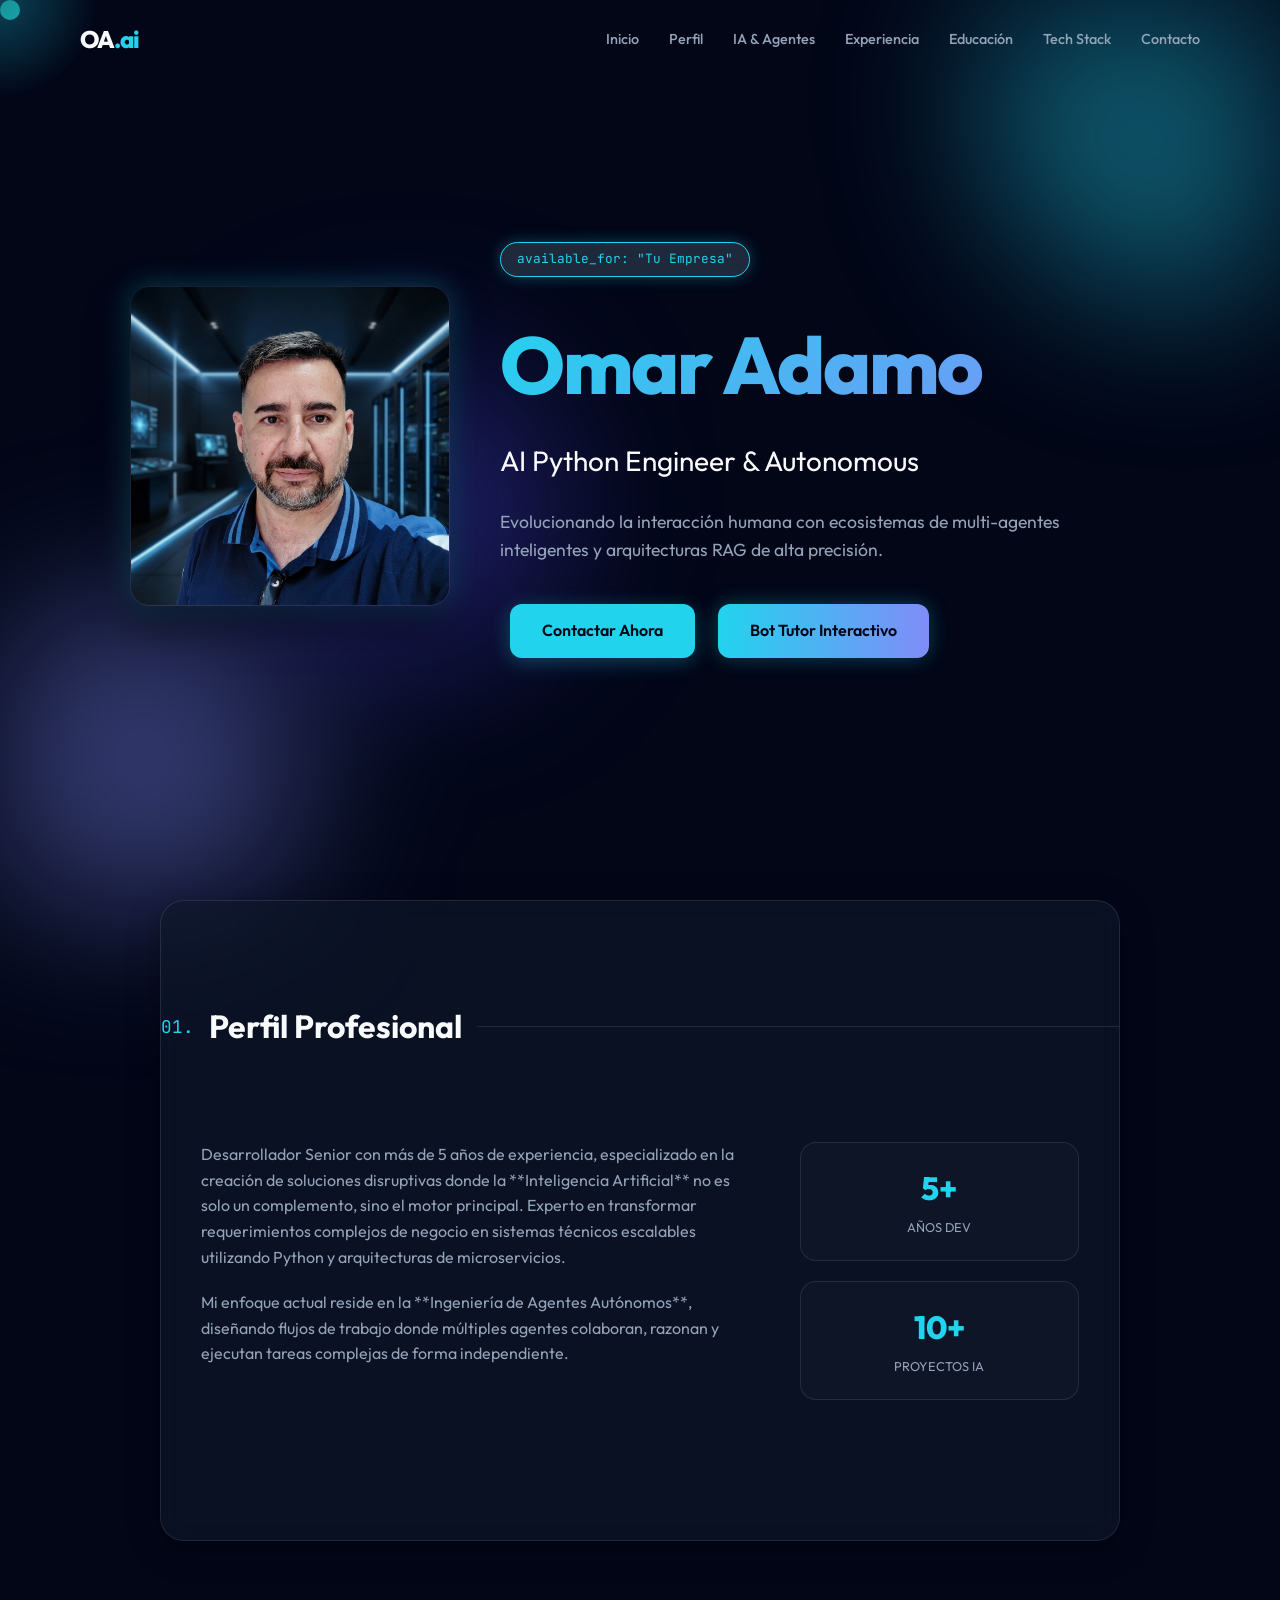
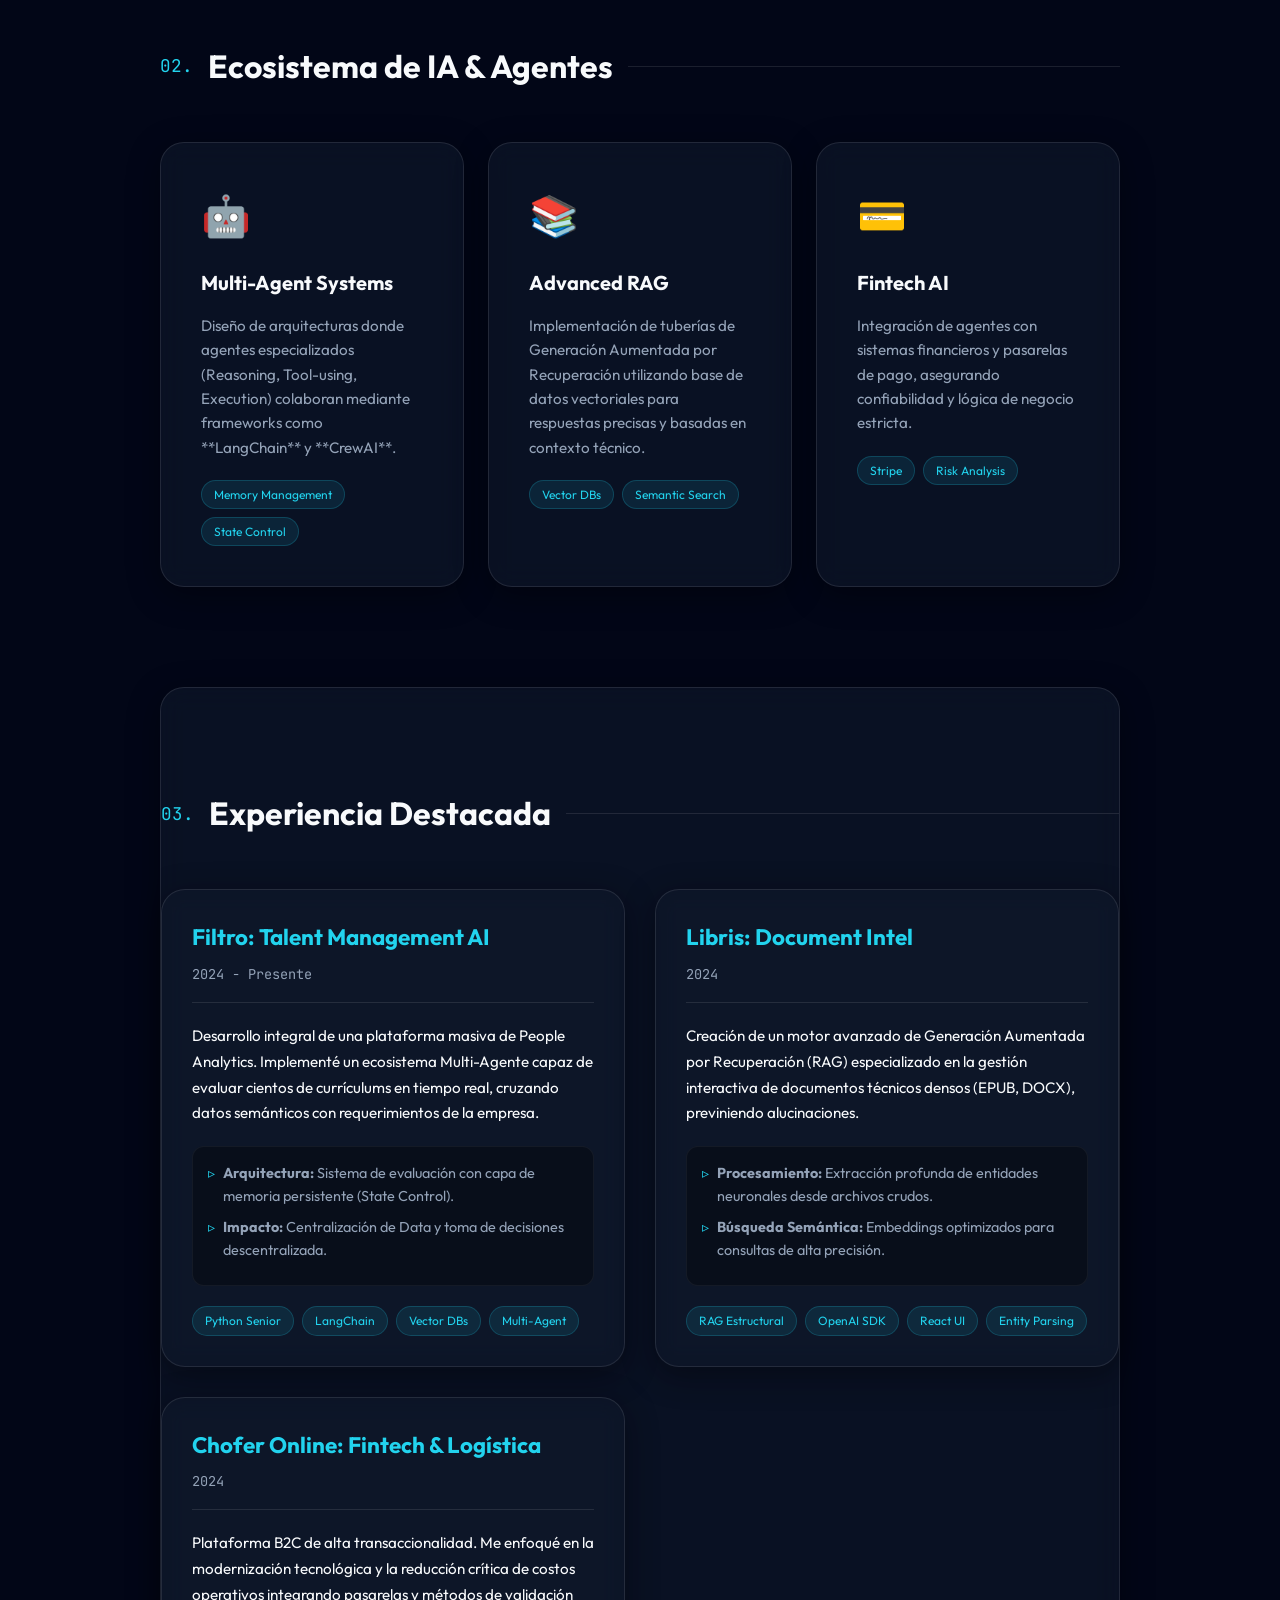
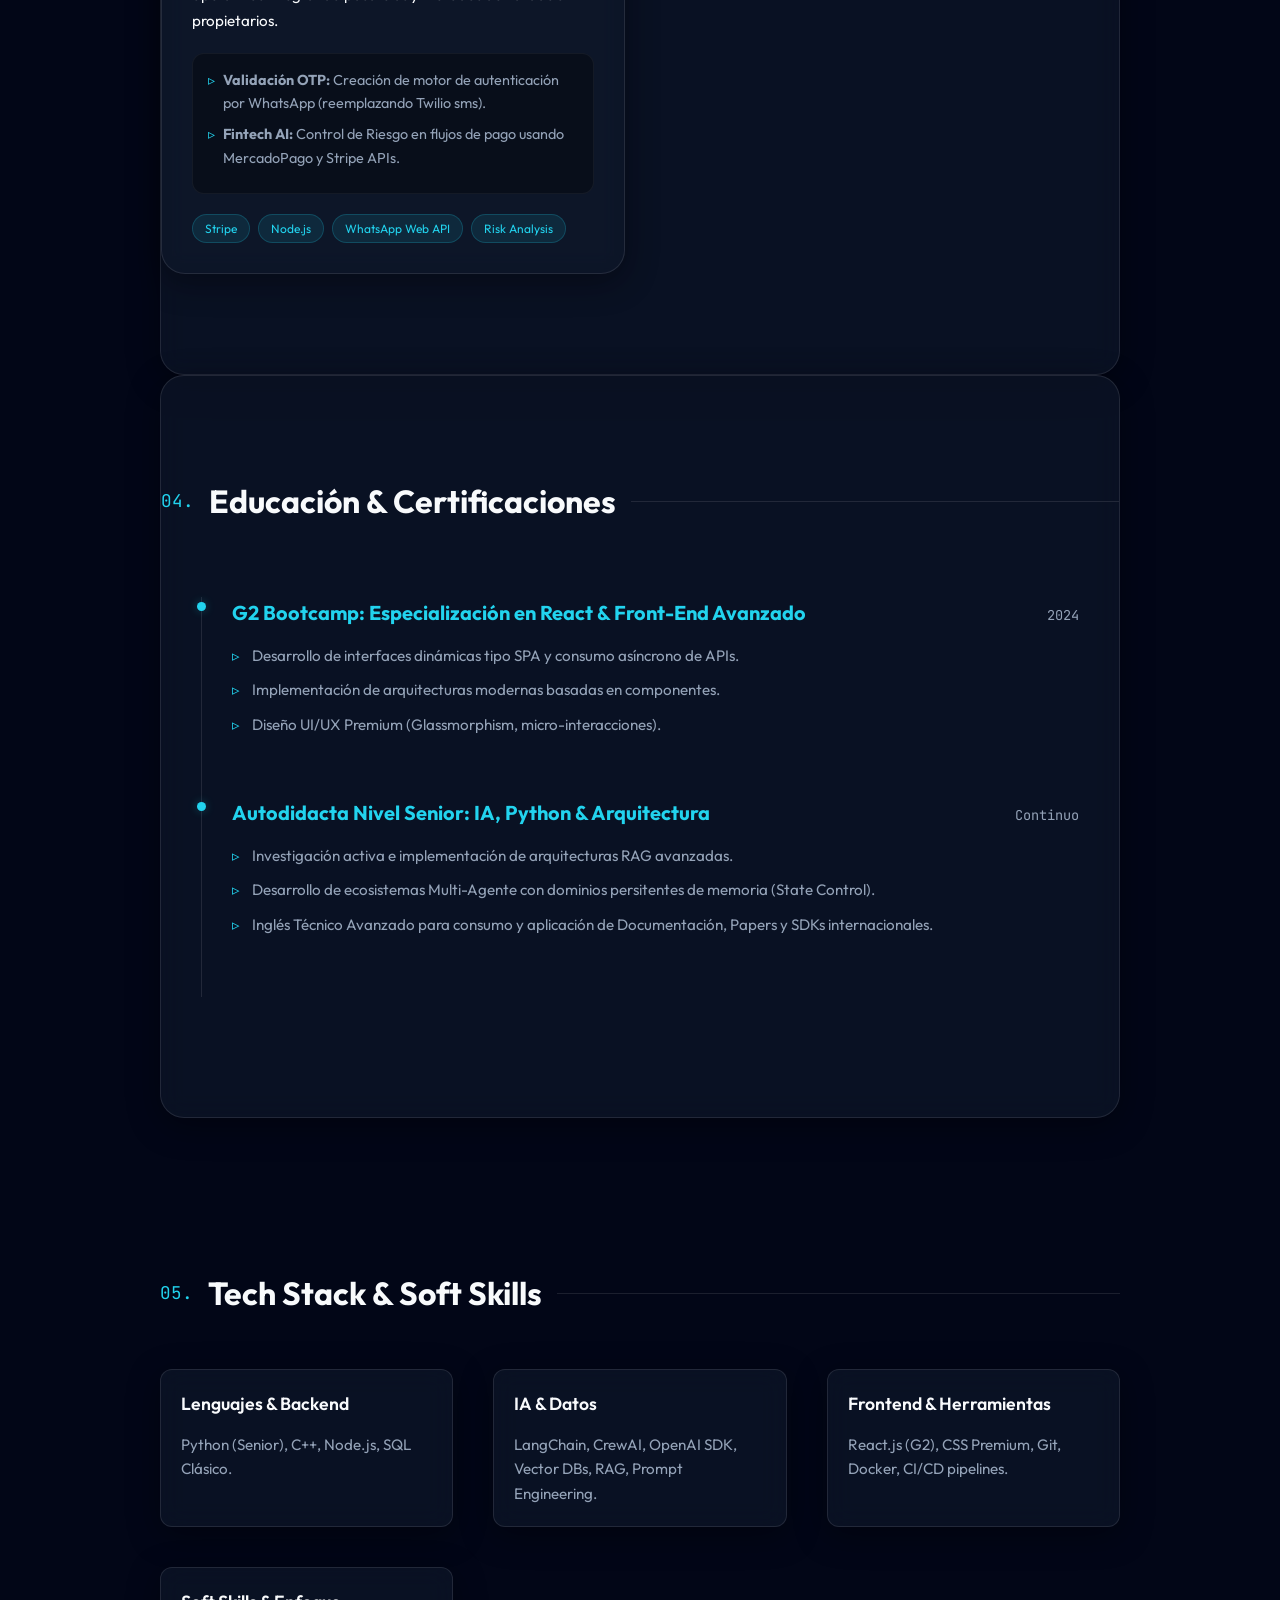
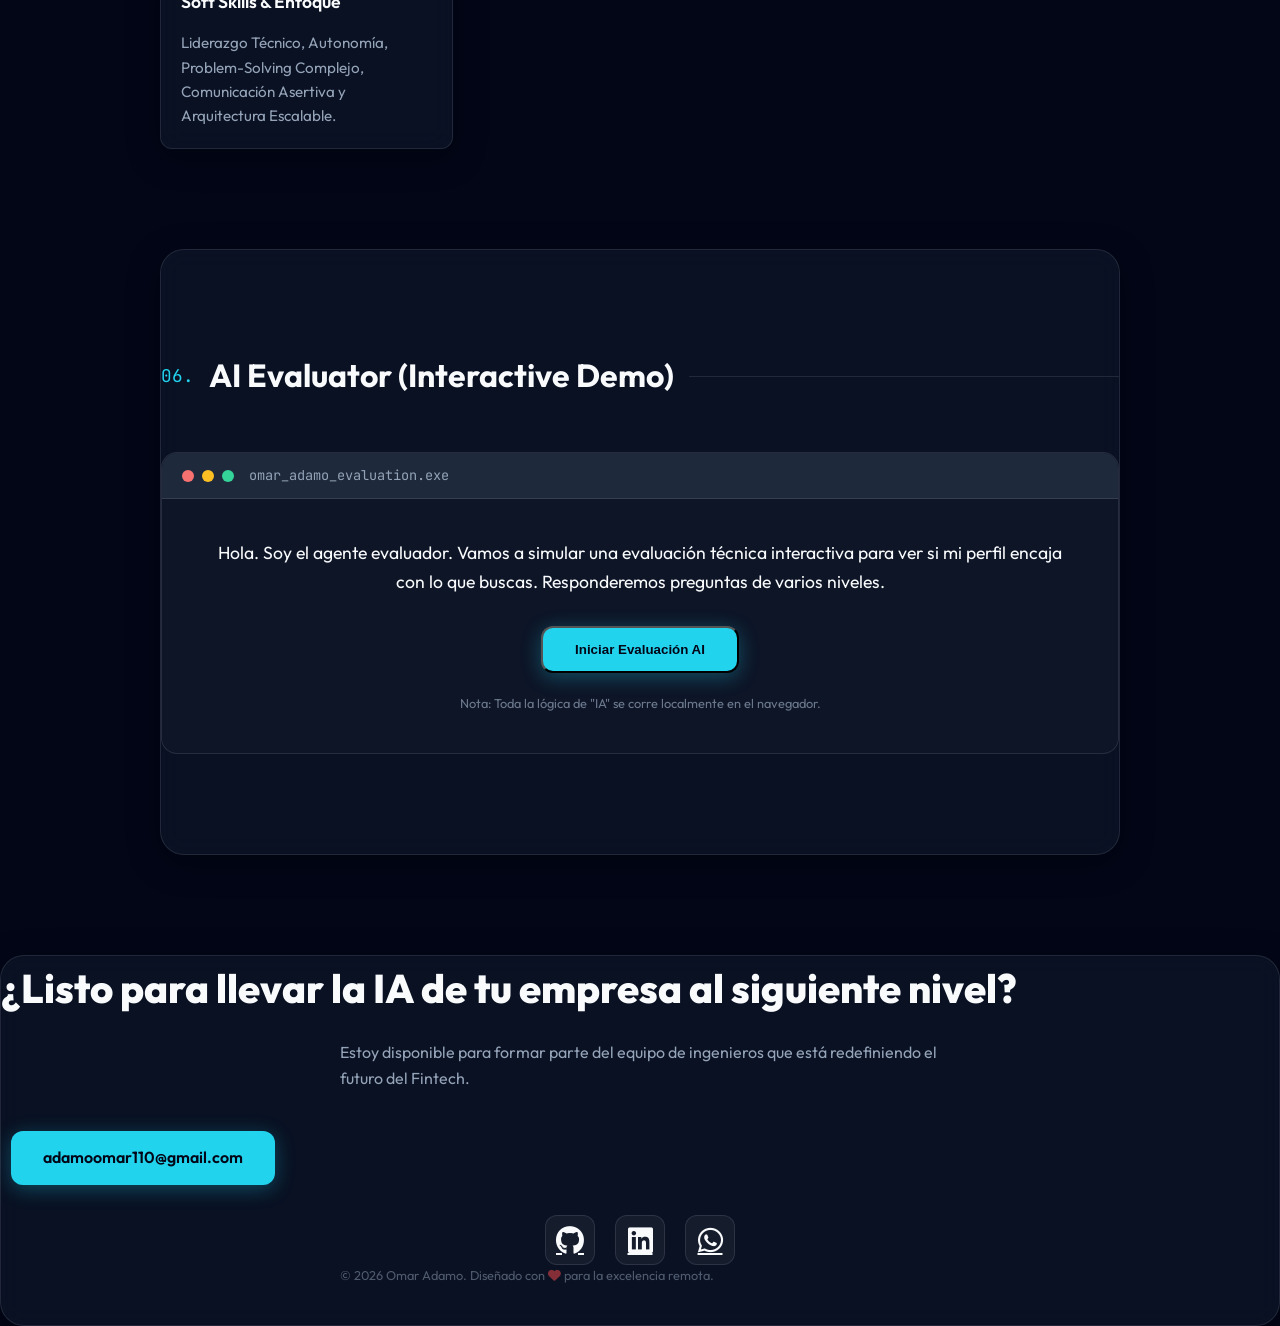
==== index.html @ bf131451 "Mejora de CV: Cursor personalizado, iconos sociales y README" ====
<!DOCTYPE html>
<html lang="es">
<head>
    <meta charset="UTF-8">
    <meta name="viewport" content="width=device-width, initial-scale=1.0">
    <title>Omar Adamo | AI Python Engineer</title>
    <meta name="description" content="Portfolio premium de Omar Adamo, experto en Agentes Inteligentes, Python y Desarrollo Full-Stack.">
    <link rel="preconnect" href="https://fonts.googleapis.com">
    <link rel="preconnect" href="https://fonts.gstatic.com" crossorigin>
    <link href="https://fonts.googleapis.com/css2?family=Outfit:wght@300;400;600;800&family=JetBrains+Mono:wght@400;700&display=swap" rel="stylesheet">
    <link rel="stylesheet" href="style.css">
    <link rel="stylesheet" href="https://cdnjs.cloudflare.com/ajax/libs/font-awesome/6.5.1/css/all.min.css">
</head>
<body>
    <div class="custom-cursor"></div>
    <div class="cursor-glow"></div>

    <div class="background-blobs">
        <div class="blob blob-1"></div>
        <div class="blob blob-2"></div>
        <div class="blob blob-3"></div>
    </div>

    <nav id="navbar">
        <div class="nav-content">
            <div class="logo">OA<span>.ai</span></div>
            <ul class="nav-links">
                <li><a href="#hero">Inicio</a></li>
                <li><a href="#about">Perfil</a></li>
                <li><a href="#ai-ecosystem">IA & Agentes</a></li>
                <li><a href="#experience">Experiencia</a></li>
                <li><a href="#education">Educación</a></li>
                <li><a href="#skills">Tech Stack</a></li>
                <li><a href="#contact">Contacto</a></li>
            </ul>
        </div>
    </nav>

    <header id="hero">
        <div class="hero-image-container animate-on-scroll">
            <img src="profile_photo.png" alt="Omar Adamo - AI Engineer" class="profile-pic">
        </div>
        <div class="hero-content">
            <div class="terminal-badge">available_for: "Tu Empresa"</div>
            <h1 class="glitch" data-text="Omar Adamo">Omar Adamo</h1>
            <h2 class="typing-text">AI Python Engineer & Autonomous Agents Architect</h2>
            <p class="hero-subtitle">Evolucionando la interacción humana con ecosistemas de multi-agentes inteligentes y arquitecturas RAG de alta precisión.</p>
            <div class="hero-buttons">
                <a href="#contact" class="btn primary">Contactar Ahora</a>
                <a href="curso.html" class="btn secondary highlight-btn">Bot Tutor Interactivo</a>
            </div>
        </div>
    </header>

    <main>
        <section id="about" class="glass-section animate-on-scroll">
            <div class="section-title">
                <span>01.</span>
                <h3>Perfil Profesional</h3>
            </div>
            <div class="about-grid">
                <div class="about-text">
                    <p>Desarrollador Senior con más de 5 años de experiencia, especializado en la creación de soluciones disruptivas donde la **Inteligencia Artificial** no es solo un complemento, sino el motor principal. Experto en transformar requerimientos complejos de negocio en sistemas técnicos escalables utilizando Python y arquitecturas de microservicios.</p>
                    <p>Mi enfoque actual reside en la **Ingeniería de Agentes Autónomos**, diseñando flujos de trabajo donde múltiples agentes colaboran, razonan y ejecutan tareas complejas de forma independiente.</p>
                </div>
                <div class="about-stats">
                    <div class="stat-card">
                        <span class="stat-num">5+</span>
                        <span class="stat-label">Años Dev</span>
                    </div>
                    <div class="stat-card">
                        <span class="stat-num">10+</span>
                        <span class="stat-label">Proyectos IA</span>
                    </div>
                </div>
            </div>
        </section>

        <section id="ai-ecosystem" class="animate-on-scroll">
            <div class="section-title">
                <span>02.</span>
                <h3>Ecosistema de IA & Agentes</h3>
            </div>
            <div class="ai-cards">
                <div class="ai-card glass">
                    <div class="ai-icon">🤖</div>
                    <h4>Multi-Agent Systems</h4>
                    <p>Diseño de arquitecturas donde agentes especializados (Reasoning, Tool-using, Execution) colaboran mediante frameworks como **LangChain** y **CrewAI**.</p>
                    <div class="tags">
                        <span>Memory Management</span>
                        <span>State Control</span>
                    </div>
                </div>
                <div class="ai-card glass">
                    <div class="ai-icon">📚</div>
                    <h4>Advanced RAG</h4>
                    <p>Implementación de tuberías de Generación Aumentada por Recuperación utilizando base de datos vectoriales para respuestas precisas y basadas en contexto técnico.</p>
                    <div class="tags">
                        <span>Vector DBs</span>
                        <span>Semantic Search</span>
                    </div>
                </div>
                <div class="ai-card glass">
                    <div class="ai-icon">💳</div>
                    <h4>Fintech AI</h4>
                    <p>Integración de agentes con sistemas financieros y pasarelas de pago, asegurando confiabilidad y lógica de negocio estricta.</p>
                    <div class="tags">
                        <span>Stripe</span>
                        <span>Risk Analysis</span>
                    </div>
                </div>
            </div>
        </section>

        <section id="experience" class="glass-section animate-on-scroll">
            <div class="section-title">
                <span>03.</span>
                <h3>Experiencia Destacada</h3>
            </div>
            <div class="projects-grid">
                <!-- Filtro Card -->
                <div class="project-card glass">
                    <div class="project-header">
                        <h4>Filtro: Talent Management AI</h4>
                        <span class="project-date">2024 - Presente</span>
                    </div>
                    <p class="project-description">Desarrollo integral de una plataforma masiva de People Analytics. Implementé un ecosistema Multi-Agente capaz de evaluar cientos de currículums en tiempo real, cruzando datos semánticos con requerimientos de la empresa.</p>
                    <div class="project-highlights">
                        <ul>
                            <li><strong>Arquitectura:</strong> Sistema de evaluación con capa de memoria persistente (State Control).</li>
                            <li><strong>Impacto:</strong> Centralización de Data y toma de decisiones descentralizada.</li>
                        </ul>
                    </div>
                    <div class="tags">
                        <span>Python Senior</span><span>LangChain</span><span>Vector DBs</span><span>Multi-Agent</span>
                    </div>
                </div>

                <!-- Libris Card -->
                <div class="project-card glass">
                    <div class="project-header">
                        <h4>Libris: Document Intel</h4>
                        <span class="project-date">2024</span>
                    </div>
                    <p class="project-description">Creación de un motor avanzado de Generación Aumentada por Recuperación (RAG) especializado en la gestión interactiva de documentos técnicos densos (EPUB, DOCX), previniendo alucinaciones.</p>
                    <div class="project-highlights">
                        <ul>
                            <li><strong>Procesamiento:</strong> Extracción profunda de entidades neuronales desde archivos crudos.</li>
                            <li><strong>Búsqueda Semántica:</strong> Embeddings optimizados para consultas de alta precisión.</li>
                        </ul>
                    </div>
                    <div class="tags">
                        <span>RAG Estructural</span><span>OpenAI SDK</span><span>React UI</span><span>Entity Parsing</span>
                    </div>
                </div>

                <!-- Chofer Online Card -->
                <div class="project-card glass">
                    <div class="project-header">
                        <h4>Chofer Online: Fintech & Logística</h4>
                        <span class="project-date">2024</span>
                    </div>
                    <p class="project-description">Plataforma B2C de alta transaccionalidad. Me enfoqué en la modernización tecnológica y la reducción crítica de costos operativos integrando pasarelas y métodos de validación propietarios.</p>
                    <div class="project-highlights">
                        <ul>
                            <li><strong>Validación OTP:</strong> Creación de motor de autenticación por WhatsApp (reemplazando Twilio sms).</li>
                            <li><strong>Fintech AI:</strong> Control de Riesgo en flujos de pago usando MercadoPago y Stripe APIs.</li>
                        </ul>
                    </div>
                    <div class="tags">
                        <span>Stripe</span><span>Node.js</span><span>WhatsApp Web API</span><span>Risk Analysis</span>
                    </div>
                </div>
            </div>
        </section>

        <section id="education" class="glass-section animate-on-scroll" style="margin-bottom: 50px;">
            <div class="section-title">
                <span>04.</span>
                <h3>Educación & Certificaciones</h3>
            </div>
            <div class="timeline">
                <div class="timeline-item">
                    <div class="time-header">
                        <h4>G2 Bootcamp: Especialización en React & Front-End Avanzado</h4>
                        <span>2024</span>
                    </div>
                    <ul>
                        <li>Desarrollo de interfaces dinámicas tipo SPA y consumo asíncrono de APIs.</li>
                        <li>Implementación de arquitecturas modernas basadas en componentes.</li>
                        <li>Diseño UI/UX Premium (Glassmorphism, micro-interacciones).</li>
                    </ul>
                </div>
                <div class="timeline-item">
                    <div class="time-header">
                        <h4>Autodidacta Nivel Senior: IA, Python & Arquitectura</h4>
                        <span>Continuo</span>
                    </div>
                    <ul>
                        <li>Investigación activa e implementación de arquitecturas RAG avanzadas.</li>
                        <li>Desarrollo de ecosistemas Multi-Agente con dominios persitentes de memoria (State Control).</li>
                        <li>Inglés Técnico Avanzado para consumo y aplicación de Documentación, Papers y SDKs internacionales.</li>
                    </ul>
                </div>
            </div>
        </section>

        <section id="skills" class="animate-on-scroll">
            <div class="section-title">
                <span>05.</span>
                <h3>Tech Stack & Soft Skills</h3>
            </div>
            <div class="skills-container">
                <div class="skill-group glass" style="padding: 20px; border-radius: 12px;">
                    <h5>Lenguajes & Backend</h5>
                    <p>Python (Senior), C++, Node.js, SQL Clásico.</p>
                </div>
                <div class="skill-group glass" style="padding: 20px; border-radius: 12px;">
                    <h5>IA & Datos</h5>
                    <p>LangChain, CrewAI, OpenAI SDK, Vector DBs, RAG, Prompt Engineering.</p>
                </div>
                <div class="skill-group glass" style="padding: 20px; border-radius: 12px;">
                    <h5>Frontend & Herramientas</h5>
                    <p>React.js (G2), CSS Premium, Git, Docker, CI/CD pipelines.</p>
                </div>
                <div class="skill-group glass" style="padding: 20px; border-radius: 12px;">
                    <h5>Soft Skills & Enfoque</h5>
                    <p>Liderazgo Técnico, Autonomía, Problem-Solving Complejo, Comunicación Asertiva y Arquitectura Escalable.</p>
                </div>
            </div>
        </section>

        <section id="ai-test" class="glass-section animate-on-scroll">
            <div class="section-title">
                <span>06.</span>
                <h3>AI Evaluator (Interactive Demo)</h3>
            </div>
            <div class="ai-test-container">
                <div class="test-header">
                    <div class="terminal-dots">
                        <span class="dot red"></span><span class="dot yellow"></span><span class="dot green"></span>
                    </div>
                    <span class="test-title">omar_adamo_evaluation.exe</span>
                </div>
                <div id="test-body" class="test-body">
                    <p class="test-intro">Hola. Soy el agente evaluador. Vamos a simular una evaluación técnica interactiva para ver si mi perfil encaja con lo que buscas. Responderemos preguntas de varios niveles.</p>
                    <button class="btn primary" id="start-test-btn">Iniciar Evaluación AI</button>
                    <p class="test-disclaimer">Nota: Toda la lógica de "IA" se corre localmente en el navegador.</p>
                </div>
                <div id="test-question-container" class="test-question-container" style="display: none;">
                    <div class="progress-bar-container"><div id="progress-bar" class="progress-bar"></div></div>
                    <p id="question-text" class="question-text"></p>
                    <div id="options-container" class="options-container"></div>
                </div>
                <div id="test-results" class="test-results" style="display: none;">
                    <h4 class="glitch-small" data-text="Evaluación Completada">Evaluación Completada</h4>
                    <p id="score-text" class="score-text"></p>
                    <div id="ai-recommendation" class="ai-recommendation glass"></div>
                    <button class="btn secondary" id="restart-test-btn">Re-evaluar</button>
                </div>
            </div>
        </section>
    </main>

    <footer id="contact">
        <div class="footer-content glass">
            <h3>¿Listo para llevar la IA de tu empresa al siguiente nivel?</h3>
            <p>Estoy disponible para formar parte del equipo de ingenieros que está redefiniendo el futuro del Fintech.</p>
            <div class="contact-links">
                <a href="mailto:adamoomar110@gmail.com" class="btn primary">adamoomar110@gmail.com</a>
                <div class="social-icons">
                    <a href="https://github.com/adamoomar110-sys" target="_blank" title="GitHub"><i class="fab fa-github"></i></a>
                    <a href="https://linkedin.com/in/omar-adamo" target="_blank" title="LinkedIn"><i class="fab fa-linkedin"></i></a>
                    <a href="https://wa.me/5491100000000" target="_blank" title="WhatsApp"><i class="fab fa-whatsapp"></i></a>
                </div>
            </div>
            <p class="copyright">© 2026 Omar Adamo. Diseñado con <i class="fas fa-heart" style="color: #ff4d4d;"></i> para la excelencia remota.</p>
        </div>
    </footer>

    <script src="script.js"></script>
</body>
</html>
---- style.css ----
:root {
    --bg-color: #020617;
    --glass-bg: rgba(15, 23, 42, 0.65);
    --glass-border: rgba(255, 255, 255, 0.1);
    --primary-color: #22d3ee;
    --primary-glow: rgba(34, 211, 238, 0.3);
    --secondary-color: #818cf8;
    --text-main: #f8fafc;
    --text-dim: #94a3b8;
    --accent-gradient: linear-gradient(135deg, #22d3ee 0%, #818cf8 100%);
    --font-main: 'Outfit', sans-serif;
    --font-mono: 'JetBrains Mono', monospace;
}

* {
    margin: 0;
    padding: 0;
    box-sizing: border-box;
    scroll-behavior: smooth;
}

body {
    background-color: var(--bg-color);
    color: var(--text-main);
    font-family: var(--font-main);
    line-height: 1.6;
    overflow-x: hidden;
    cursor: none; /* Hide default cursor */
}

/* Custom Cursor */
.custom-cursor {
    width: 20px;
    height: 20px;
    background: var(--primary-color);
    border-radius: 50%;
    position: fixed;
    pointer-events: none;
    z-index: 10000;
    transition: transform 0.1s ease;
    mix-blend-mode: difference;
}

.cursor-glow {
    width: 200px;
    height: 200px;
    background: radial-gradient(circle, var(--primary-glow) 0%, transparent 70%);
    border-radius: 50%;
    position: fixed;
    pointer-events: none;
    z-index: 9999;
    transform: translate(-50%, -50%);
    transition: transform 0.2s ease-out;
}

/* Background Animated Blobs */
.background-blobs {
    position: fixed;
    top: 0;
    left: 0;
    width: 100%;
    height: 100%;
    z-index: -1;
    overflow: hidden;
    filter: blur(80px);
}

.blob {
    position: absolute;
    border-radius: 50%;
    opacity: 0.4;
    animation: move 20s infinite alternate;
}

.blob-1 {
    width: 400px;
    height: 400px;
    background: var(--primary-color);
    top: -100px;
    right: -100px;
}

.blob-2 {
    width: 350px;
    height: 350px;
    background: var(--secondary-color);
    bottom: -50px;
    left: -50px;
    animation-delay: -5s;
}

.blob-3 {
    width: 300px;
    height: 300px;
    background: #4f46e5;
    top: 40%;
    left: 20%;
    animation-duration: 25s;
}

@keyframes move {
    from { transform: translate(0, 0) scale(1); }
    to { transform: translate(100px, 100px) scale(1.2); }
}

/* Glassmorphism Sections */
.glass-section, .glass, .ai-card, .footer-content {
    background: var(--glass-bg);
    backdrop-filter: blur(12px);
    -webkit-backdrop-filter: blur(12px);
    border: 1px solid var(--glass-border);
    border-radius: 24px;
    box-shadow: 0 8px 32px 0 rgba(0, 0, 0, 0.37);
}

/* Navbar */
nav {
    position: fixed;
    top: 0;
    width: 100%;
    z-index: 1000;
    transition: all 0.3s ease;
    padding: 20px 0;
}

nav.scrolled {
    background: rgba(2, 6, 23, 0.8);
    backdrop-filter: blur(10px);
    padding: 12px 0;
    border-bottom: 1px solid var(--glass-border);
}

.nav-content {
    max-width: 1200px;
    margin: 0 auto;
    display: flex;
    justify-content: space-between;
    align-items: center;
    padding: 0 40px;
}

.logo {
    font-size: 1.5rem;
    font-weight: 800;
    letter-spacing: -1px;
}

.logo span {
    color: var(--primary-color);
}

.nav-links {
    display: flex;
    list-style: none;
    gap: 30px;
}

.nav-links a {
    text-decoration: none;
    color: var(--text-dim);
    font-size: 0.9rem;
    font-weight: 500;
    transition: color 0.3s;
}

.nav-links a:hover {
    color: var(--primary-color);
}

/* Hero Section */
#hero {
    height: 100vh;
    display: flex;
    align-items: center;
    justify-content: center;
    text-align: left; /* Changed from center for side-by-side */
    gap: 50px; /* Space between image and text */
    padding: 0 20px;
    flex-wrap: wrap;
}

.hero-image-container {
    position: relative;
    z-index: 2;
}

.profile-pic {
    width: 320px;
    height: 320px;
    border-radius: 20px;
    object-fit: cover;
    border: 1px solid var(--glass-border);
    box-shadow: 0 20px 40px rgba(0,0,0,0.5), 0 0 30px var(--primary-glow);
    transition: transform 0.3s;
}

.profile-pic:hover {
    transform: scale(1.02);
}

.terminal-badge {
    background: #1e293b;
    border: 1px solid var(--primary-color);
    color: var(--primary-color);
    font-family: var(--font-mono);
    padding: 6px 16px;
    border-radius: 100px;
    font-size: 0.8rem;
    display: inline-block;
    margin-bottom: 24px;
    box-shadow: 0 0 15px var(--primary-glow);
}

h1 {
    font-size: 5rem;
    font-weight: 800;
    margin-bottom: 10px;
    letter-spacing: -2px;
    background: var(--accent-gradient);
    -webkit-background-clip: text;
    -webkit-text-fill-color: transparent;
}

h2 {
    font-size: 1.75rem;
    color: var(--text-main);
    margin-bottom: 24px;
    font-weight: 400;
}

.hero-subtitle {
    max-width: 650px;
    margin: 0 auto 40px;
    color: var(--text-dim);
    font-size: 1.1rem;
}

.btn {
    padding: 14px 32px;
    border-radius: 12px;
    font-weight: 600;
    text-decoration: none;
    transition: all 0.3s;
    display: inline-block;
    margin: 0 10px;
}

.btn.primary {
    background: var(--primary-color);
    color: #020617;
    box-shadow: 0 4px 20px var(--primary-glow);
}

.btn.primary:hover {
    transform: translateY(-3px);
    box-shadow: 0 8px 25px var(--primary-glow);
}

.btn.secondary {
    border: 1px solid var(--glass-border);
    color: var(--text-main);
    background: rgba(255, 255, 255, 0.05);
}

.btn.secondary:hover {
    background: rgba(255, 255, 255, 0.1);
}

.btn.highlight-btn {
    background: linear-gradient(90deg, var(--primary-color), var(--secondary-color));
    color: #020617;
    border: none;
    box-shadow: 0 0 20px var(--primary-glow);
}

.btn.highlight-btn:hover {
    box-shadow: 0 0 30px #818cf8;
    transform: translateY(-3px);
}

/* Sections General */
main {
    max-width: 1000px;
    margin: 0 auto;
    padding: 0 20px 100px;
}

section {
    padding: 100px 0;
}

.section-title {
    display: flex;
    align-items: center;
    gap: 15px;
    margin-bottom: 50px;
}

.section-title span {
    font-family: var(--font-mono);
    color: var(--primary-color);
    font-size: 1.1rem;
}

.section-title h3 {
    font-size: 2rem;
    font-weight: 700;
}

.section-title::after {
    content: '';
    height: 1px;
    background: var(--glass-border);
    flex-grow: 1;
}

/* About Grid */
.about-grid {
    display: grid;
    grid-template-columns: 2fr 1fr;
    gap: 40px;
    padding: 40px;
}

.about-text p {
    margin-bottom: 20px;
    color: var(--text-dim);
}

.about-stats {
    display: flex;
    flex-direction: column;
    gap: 20px;
}

.stat-card {
    text-align: center;
    padding: 20px;
    border: 1px solid var(--glass-border);
    border-radius: 16px;
    background: rgba(255, 255, 255, 0.02);
}

.stat-num {
    display: block;
    font-size: 2rem;
    font-weight: 800;
    color: var(--primary-color);
}

.stat-label {
    font-size: 0.8rem;
    color: var(--text-dim);
    text-transform: uppercase;
}

/* AI Cards */
.ai-cards {
    display: grid;
    grid-template-columns: repeat(auto-fit, minmax(280px, 1fr));
    gap: 24px;
}

.ai-card {
    padding: 40px;
    transition: all 0.3s ease;
}

.ai-card:hover {
    transform: translateY(-10px);
    border-color: var(--primary-color);
}

.ai-icon {
    font-size: 2.5rem;
    margin-bottom: 20px;
}

.ai-card h4 {
    font-size: 1.25rem;
    margin-bottom: 15px;
}

.ai-card p {
    font-size: 0.95rem;
    color: var(--text-dim);
    margin-bottom: 20px;
}

.tags {
    display: flex;
    flex-wrap: wrap;
    gap: 8px;
}

.tags span {
    font-size: 0.75rem;
    padding: 4px 12px;
    border-radius: 100px;
    background: rgba(34, 211, 238, 0.1);
    color: var(--primary-color);
    border: 1px solid rgba(34, 211, 238, 0.2);
}

/* Timeline */
.timeline {
    padding: 20px 40px;
}

.timeline-item {
    position: relative;
    padding-left: 30px;
    padding-bottom: 50px;
    border-left: 1px solid var(--glass-border);
}

.timeline-item::before {
    content: '';
    position: absolute;
    left: -5px;
    top: 5px;
    width: 9px;
    height: 9px;
    background: var(--primary-color);
    border-radius: 50%;
    box-shadow: 0 0 10px var(--primary-glow);
}

.time-header {
    display: flex;
    justify-content: space-between;
    align-items: baseline;
    margin-bottom: 15px;
}

.time-header h4 {
    font-size: 1.25rem;
    color: var(--primary-color);
}

.time-header span {
    font-family: var(--font-mono);
    font-size: 0.85rem;
    color: var(--text-dim);
}

.timeline-item ul {
    list-style: none;
    color: var(--text-dim);
    font-size: 0.95rem;
}

.timeline-item li {
    margin-bottom: 10px;
    position: relative;
    padding-left: 20px;
}

.timeline-item li::before {
    content: '▹';
    position: absolute;
    left: 0;
    color: var(--primary-color);
}

/* Skills */
.skills-container {
    display: grid;
    grid-template-columns: repeat(auto-fit, minmax(250px, 1fr));
    gap: 40px;
}

.skill-group h5 {
    color: var(--text-main);
    font-size: 1.1rem;
    margin-bottom: 15px;
    font-weight: 600;
}

.skill-group p {
    color: var(--text-dim);
    font-size: 0.95rem;
}

/* AI Evaluator Demo */
.ai-test-container {
    background: rgba(15, 23, 42, 0.8);
    border: 1px solid var(--glass-border);
    border-radius: 16px;
    overflow: hidden;
    margin-top: 20px;
}

.test-header {
    background: #1e293b;
    padding: 12px 20px;
    display: flex;
    align-items: center;
    border-bottom: 1px solid var(--glass-border);
}

.terminal-dots {
    display: flex;
    gap: 8px;
    margin-right: 15px;
}

.dot {
    width: 12px;
    height: 12px;
    border-radius: 50%;
}

.dot.red { background-color: #f87171; }
.dot.yellow { background-color: #fbbf24; }
.dot.green { background-color: #34d399; }

.test-title {
    font-family: var(--font-mono);
    color: var(--text-dim);
    font-size: 0.85rem;
}

.test-body, .test-question-container, .test-results {
    padding: 40px;
    text-align: center;
}

.test-intro {
    font-size: 1.1rem;
    margin-bottom: 30px;
    color: var(--text-main);
}

.test-disclaimer {
    font-size: 0.8rem;
    color: var(--text-dim);
    margin-top: 20px;
    opacity: 0.7;
}

.progress-bar-container {
    width: 100%;
    height: 6px;
    background: rgba(255,255,255,0.1);
    border-radius: 10px;
    margin-bottom: 30px;
    overflow: hidden;
}

.progress-bar {
    height: 100%;
    width: 0%;
    background: var(--primary-color);
    transition: width 0.3s ease;
}

.question-text {
    font-size: 1.3rem;
    font-weight: 600;
    margin-bottom: 30px;
}

.options-container {
    display: flex;
    flex-direction: column;
    gap: 15px;
    max-width: 600px;
    margin: 0 auto;
}

.option-btn {
    background: rgba(255, 255, 255, 0.05);
    border: 1px solid var(--glass-border);
    padding: 15px 20px;
    color: var(--text-main);
    border-radius: 10px;
    cursor: pointer;
    transition: all 0.2s;
    font-family: var(--font-main);
    font-size: 1rem;
    text-align: left;
}

.option-btn:hover {
    background: rgba(34, 211, 238, 0.1);
    border-color: var(--primary-color);
    transform: translateX(5px);
}

.option-btn.correct {
    background: rgba(52, 211, 153, 0.2);
    border-color: #34d399;
}

.option-btn.wrong {
    background: rgba(248, 113, 113, 0.2);
    border-color: #f87171;
}

.glitch-small {
    font-size: 2rem;
    font-weight: 800;
    color: var(--primary-color);
    margin-bottom: 15px;
}

.score-text {
    font-size: 1.5rem;
    margin-bottom: 30px;
}

.ai-recommendation {
    padding: 30px;
    margin: 0 auto 30px;
    max-width: 600px;
    text-align: left;
    border-left: 4px solid var(--primary-color);
}

/* Footer */

.footer-content h3 {
    font-size: 2.5rem;
    margin-bottom: 20px;
    font-weight: 800;
}

.footer-content p {
    color: var(--text-dim);
    margin-bottom: 40px;
    max-width: 600px;
    margin-left: auto;
    margin-right: auto;
}

.social-icons {
    display: flex;
    justify-content: center;
    gap: 20px;
    margin-top: 30px;
}

.social-icons a {
    color: var(--text-main);
    font-size: 1.8rem;
    transition: all 0.3s;
    background: rgba(255, 255, 255, 0.05);
    width: 50px;
    height: 50px;
    display: flex;
    align-items: center;
    justify-content: center;
    border-radius: 12px;
    border: 1px solid var(--glass-border);
}

.social-icons a:hover {
    color: var(--primary-color);
    transform: translateY(-5px);
    border-color: var(--primary-color);
    box-shadow: 0 0 20px var(--primary-glow);
    background: rgba(34, 211, 238, 0.1);
}

.copyright {
    font-size: 0.8rem;
    opacity: 0.5;
}

/* Projects Grid */
.projects-grid {
    display: grid;
    grid-template-columns: repeat(auto-fit, minmax(300px, 1fr));
    gap: 30px;
}

.project-card {
    padding: 30px;
    display: flex;
    flex-direction: column;
    justify-content: space-between;
    transition: all 0.3s ease;
}

.project-card:hover {
    transform: translateY(-8px);
    border-color: var(--secondary-color);
    box-shadow: 0 12px 40px rgba(0,0,0,0.5);
}

.project-header {
    margin-bottom: 20px;
    border-bottom: 1px solid var(--glass-border);
    padding-bottom: 15px;
}

.project-header h4 {
    font-size: 1.4rem;
    color: var(--primary-color);
    margin-bottom: 5px;
}

.project-date {
    font-family: var(--font-mono);
    color: var(--text-dim);
    font-size: 0.85rem;
}

.project-description {
    color: var(--text-main);
    font-size: 0.95rem;
    margin-bottom: 20px;
    line-height: 1.7;
}

.project-highlights {
    background: rgba(0,0,0,0.3);
    padding: 15px;
    border-radius: 12px;
    margin-bottom: 20px;
    border: 1px solid rgba(255,255,255,0.05);
}

.project-highlights ul {
    list-style: none;
    font-size: 0.9rem;
    color: var(--text-dim);
}

.project-highlights li {
    margin-bottom: 8px;
    position: relative;
    padding-left: 15px;
}

.project-highlights li::before {
    content: '▹';
    position: absolute;
    left: 0;
    color: var(--primary-color);
}

/* Animations */
.animate-on-scroll {
    opacity: 0;
    transform: translateY(30px);
    transition: all 0.8s ease-out;
}

.animate-on-scroll.show {
    opacity: 1;
    transform: translateY(0);
}

/* Responsiveness */
@media (max-width: 768px) {
    h1 { font-size: 3.5rem; }
    .about-grid { grid-template-columns: 1fr; }
    .nav-links { display: none; }
    .footer-content h3 { font-size: 1.8rem; }
    
    /* AI Evaluator mobile fixes */
    .test-body, .test-question-container, .test-results { padding: 20px; }
    .question-text { font-size: 1.1rem; }
    .option-btn { font-size: 0.9rem; padding: 12px; }
    .score-text { font-size: 1.2rem; }
    .ai-recommendation { padding: 20px; font-size: 0.9rem; }
    .hero-buttons { display: flex; flex-direction: column; gap: 15px; }
    .hero-buttons .btn { margin: 0; text-align: center; }
}
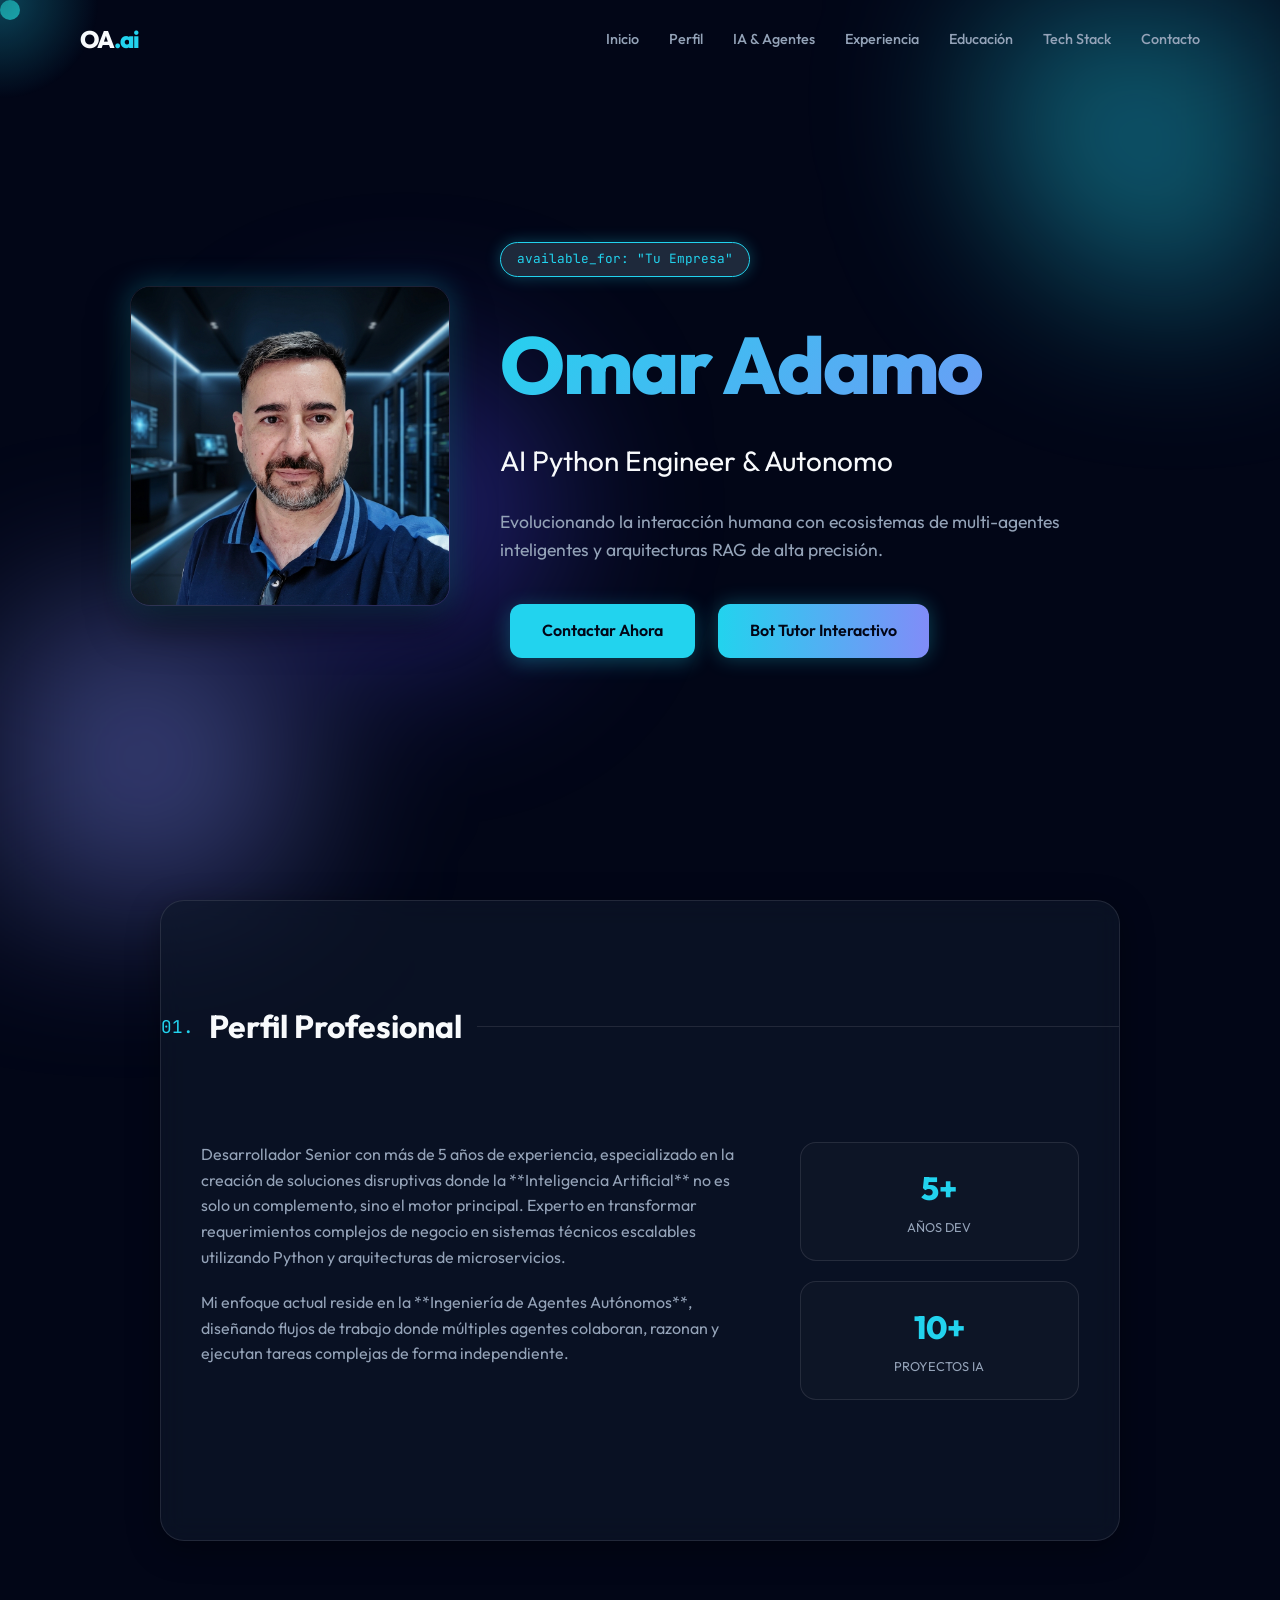
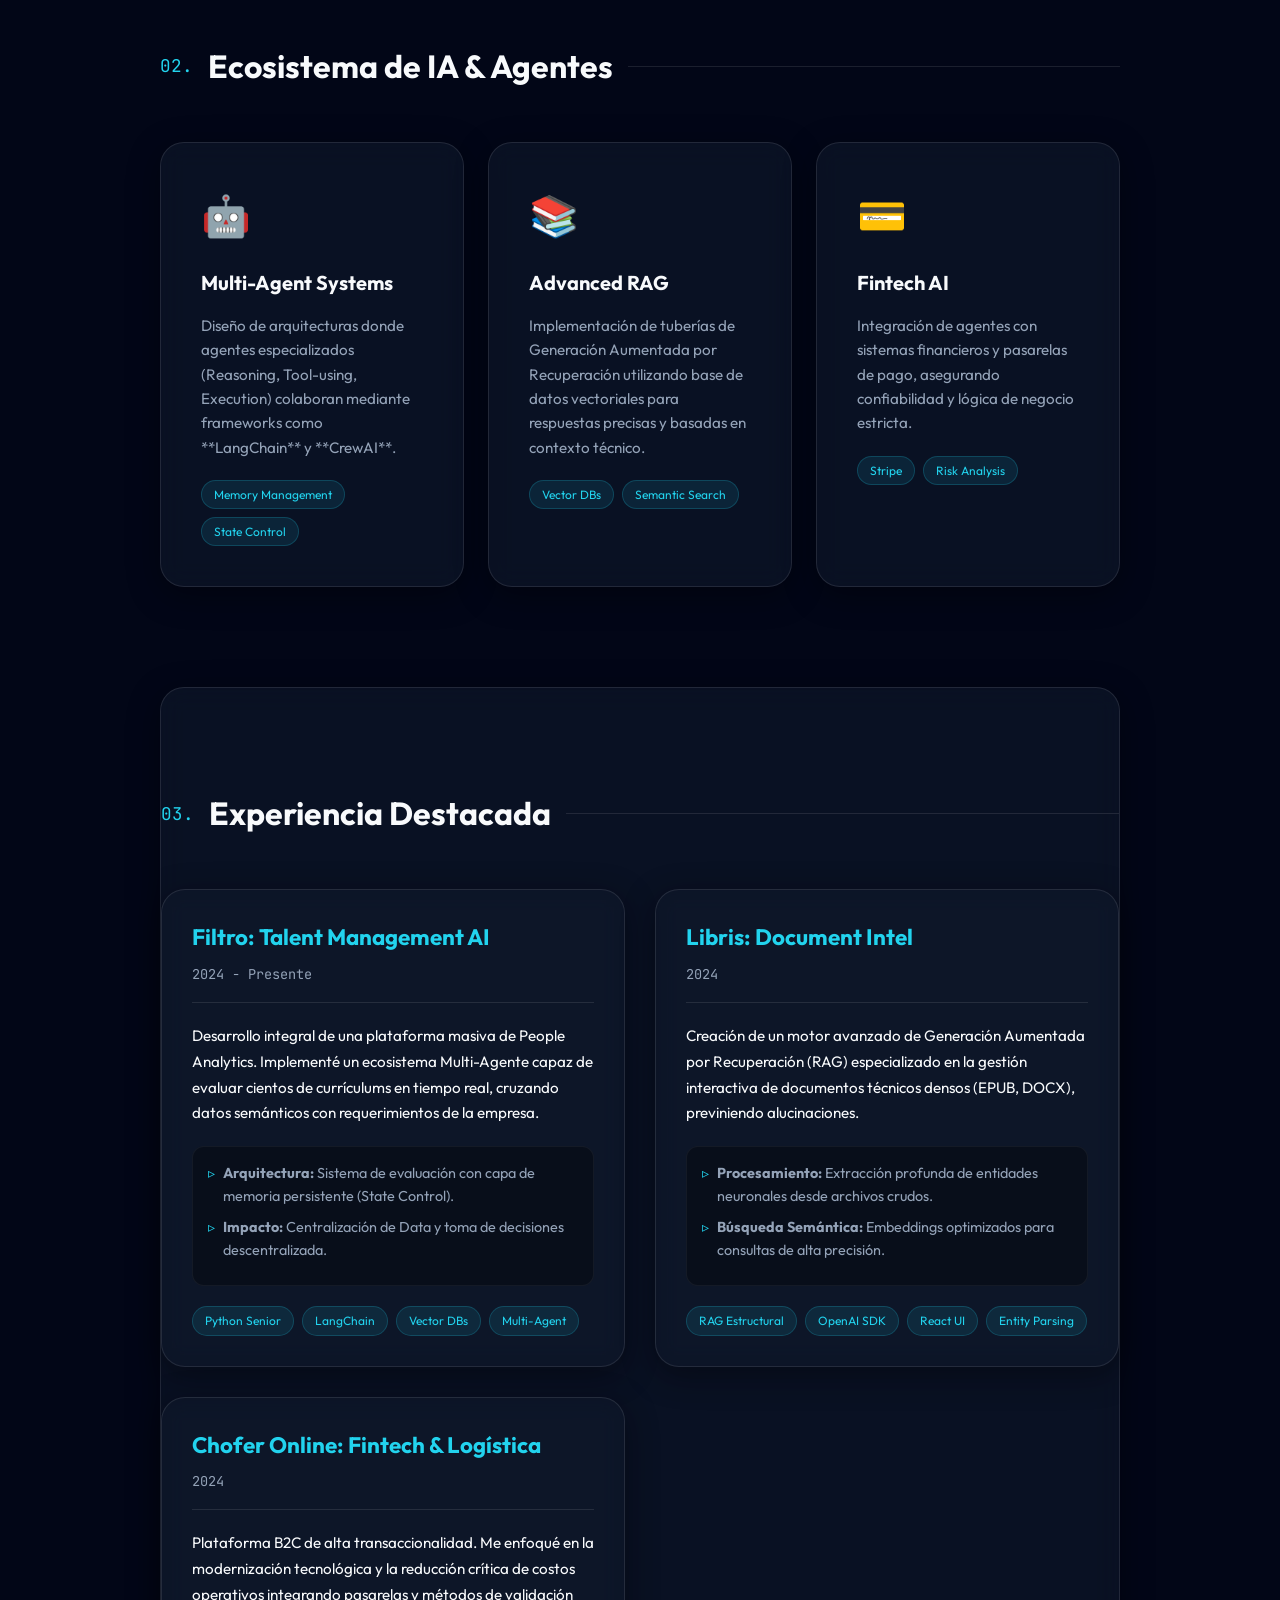
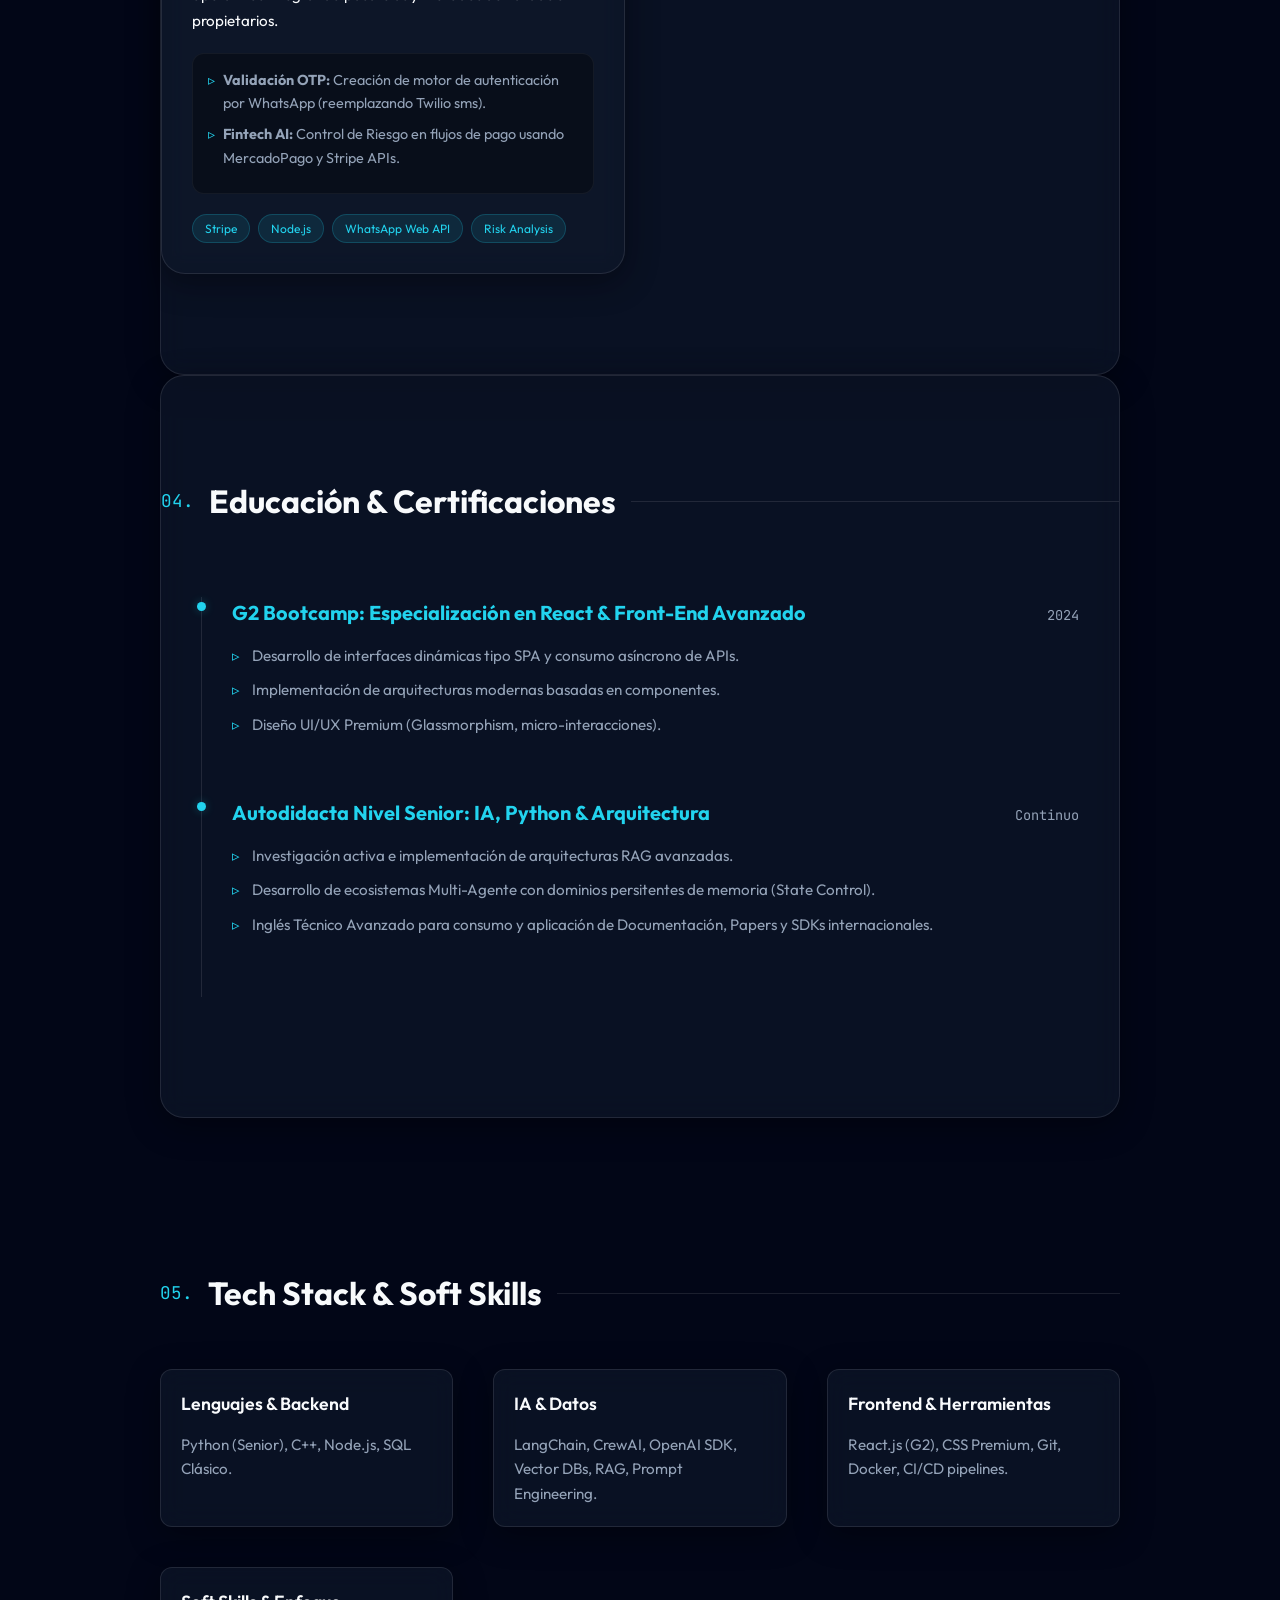
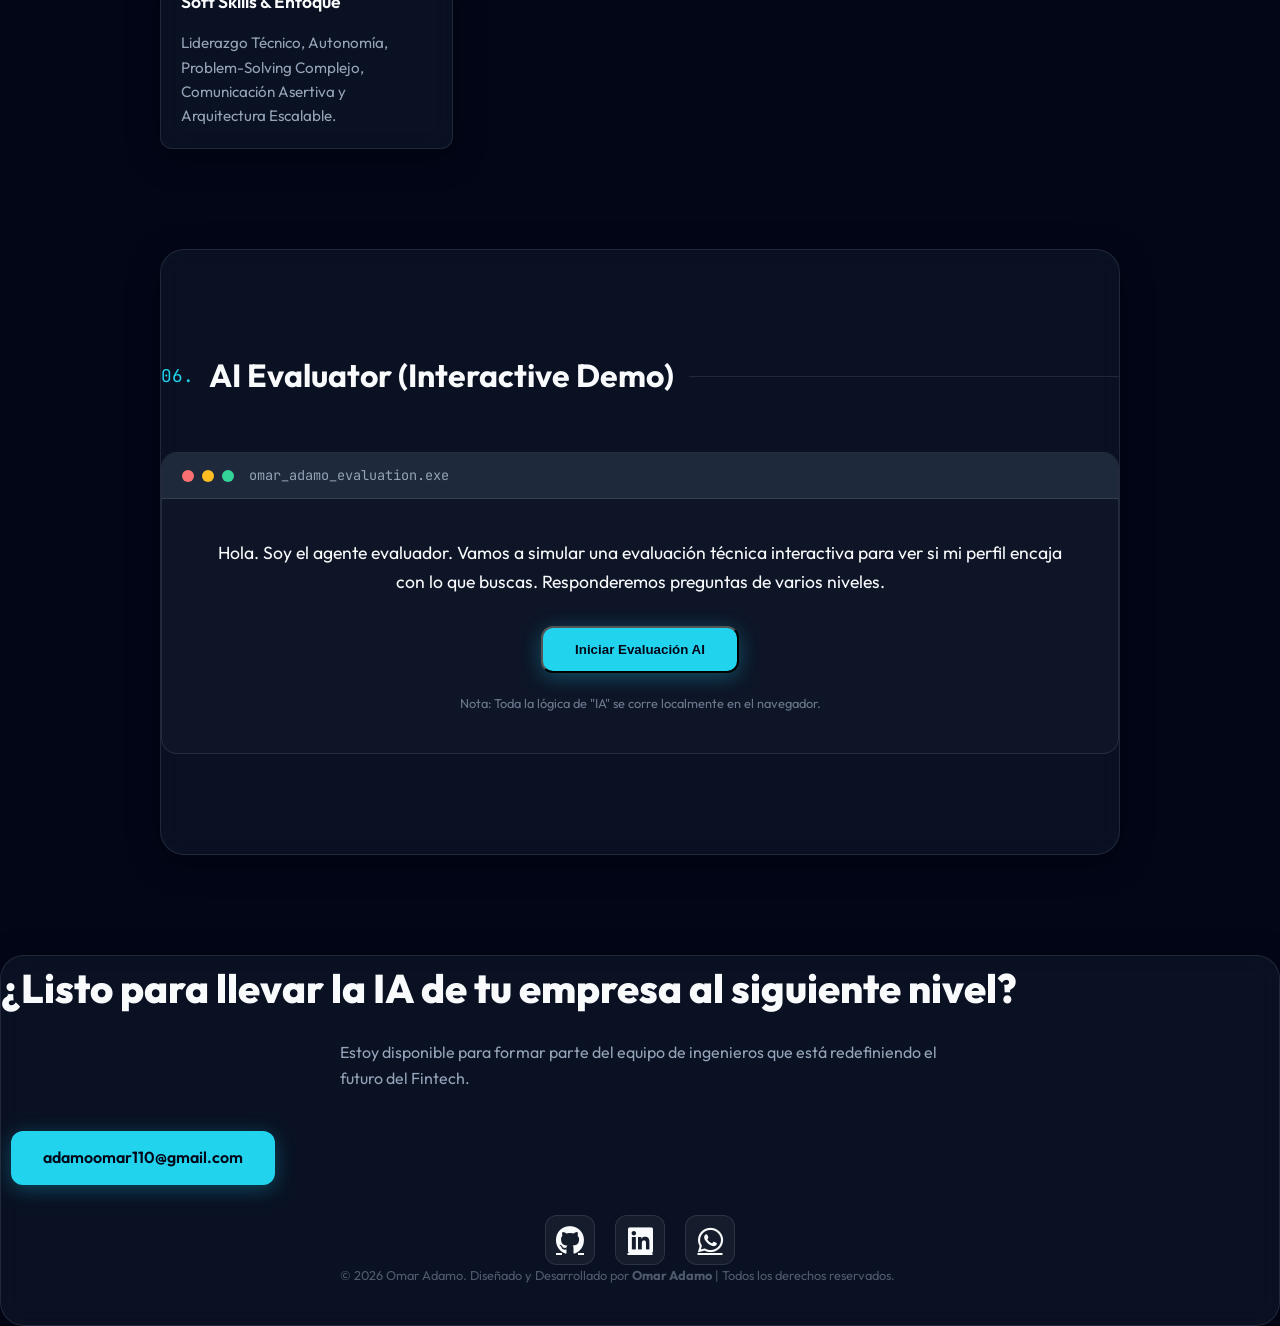
==== commit 71e03ffd: "Update footer with creator credits and reserved rights" ====
--- a/index.html
+++ b/index.html
@@ -274,7 +274,7 @@
                     <a href="https://wa.me/5491100000000" target="_blank" title="WhatsApp"><i class="fab fa-whatsapp"></i></a>
                 </div>
             </div>
-            <p class="copyright">© 2026 Omar Adamo. Diseñado con <i class="fas fa-heart" style="color: #ff4d4d;"></i> para la excelencia remota.</p>
+            <p class="copyright">© 2026 Omar Adamo. Diseñado y Desarrollado por <strong>Omar Adamo</strong> | Todos los derechos reservados.</p>
         </div>
     </footer>
 
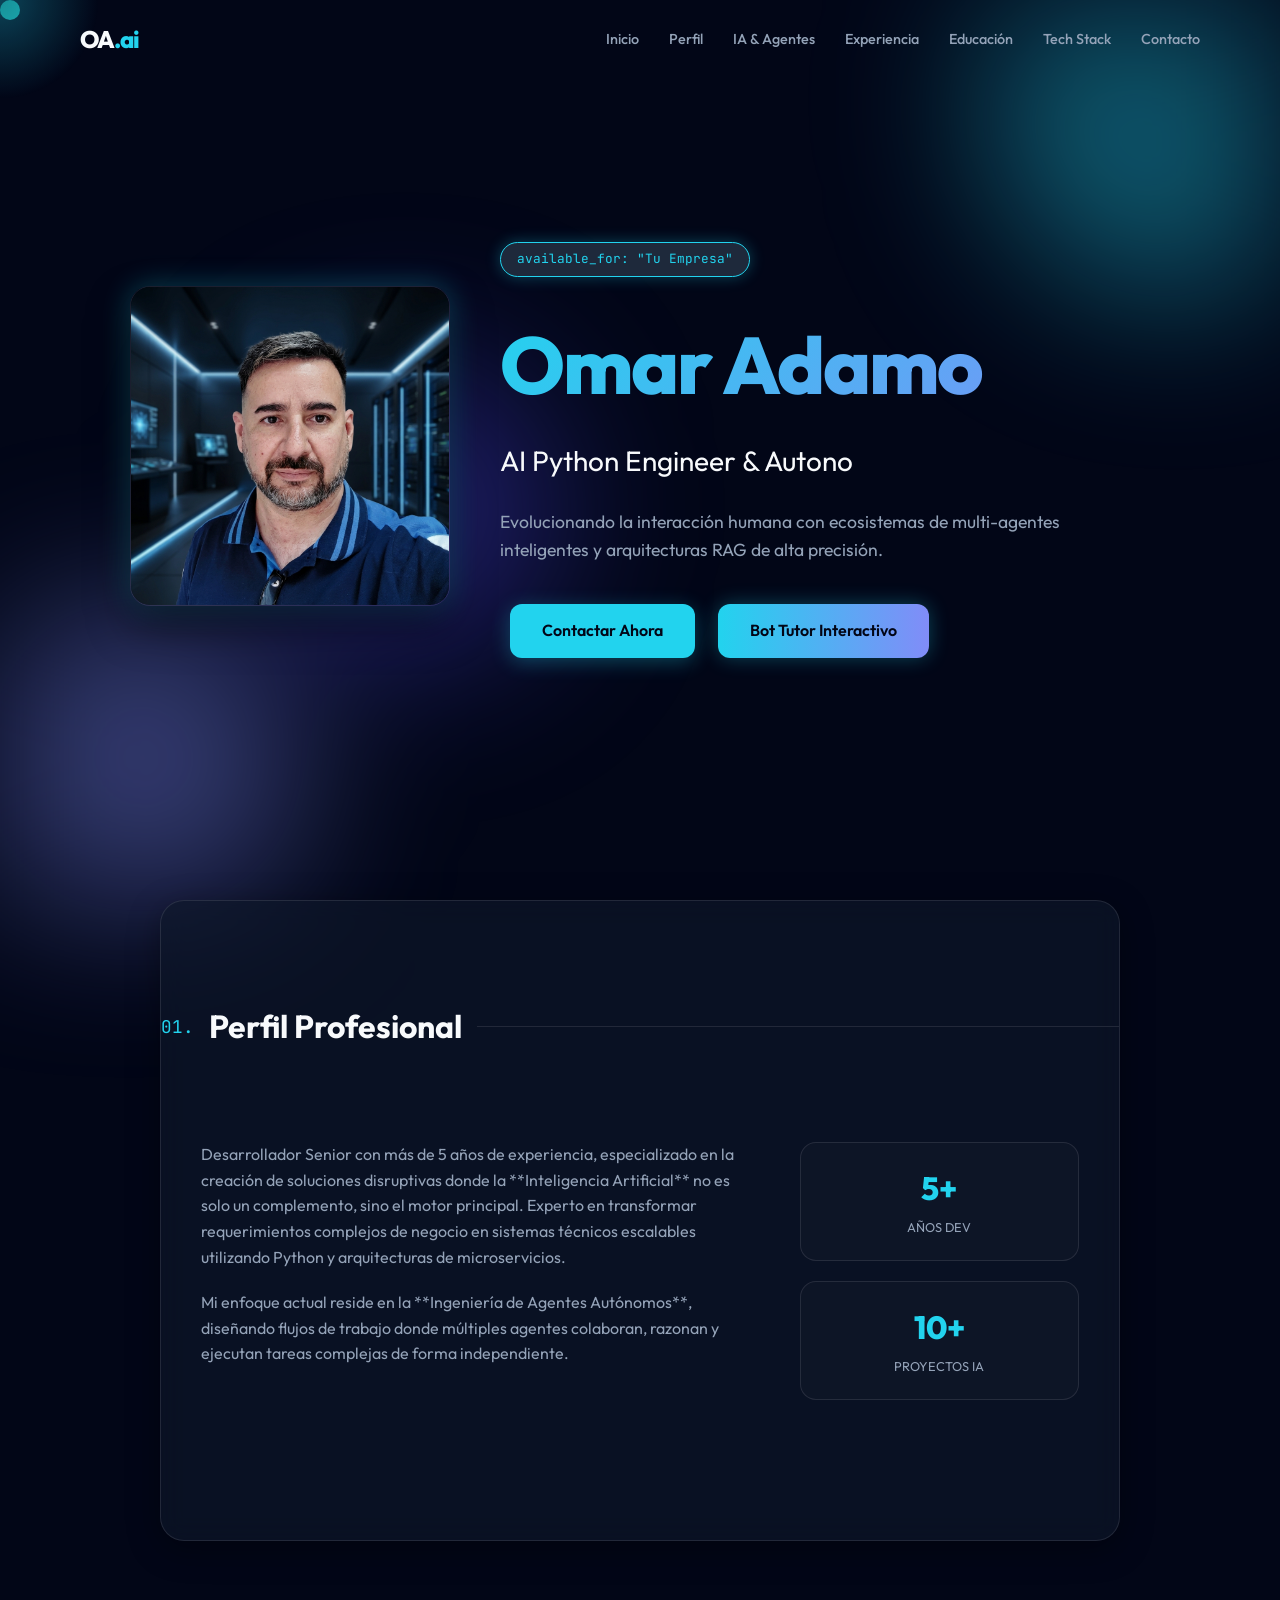
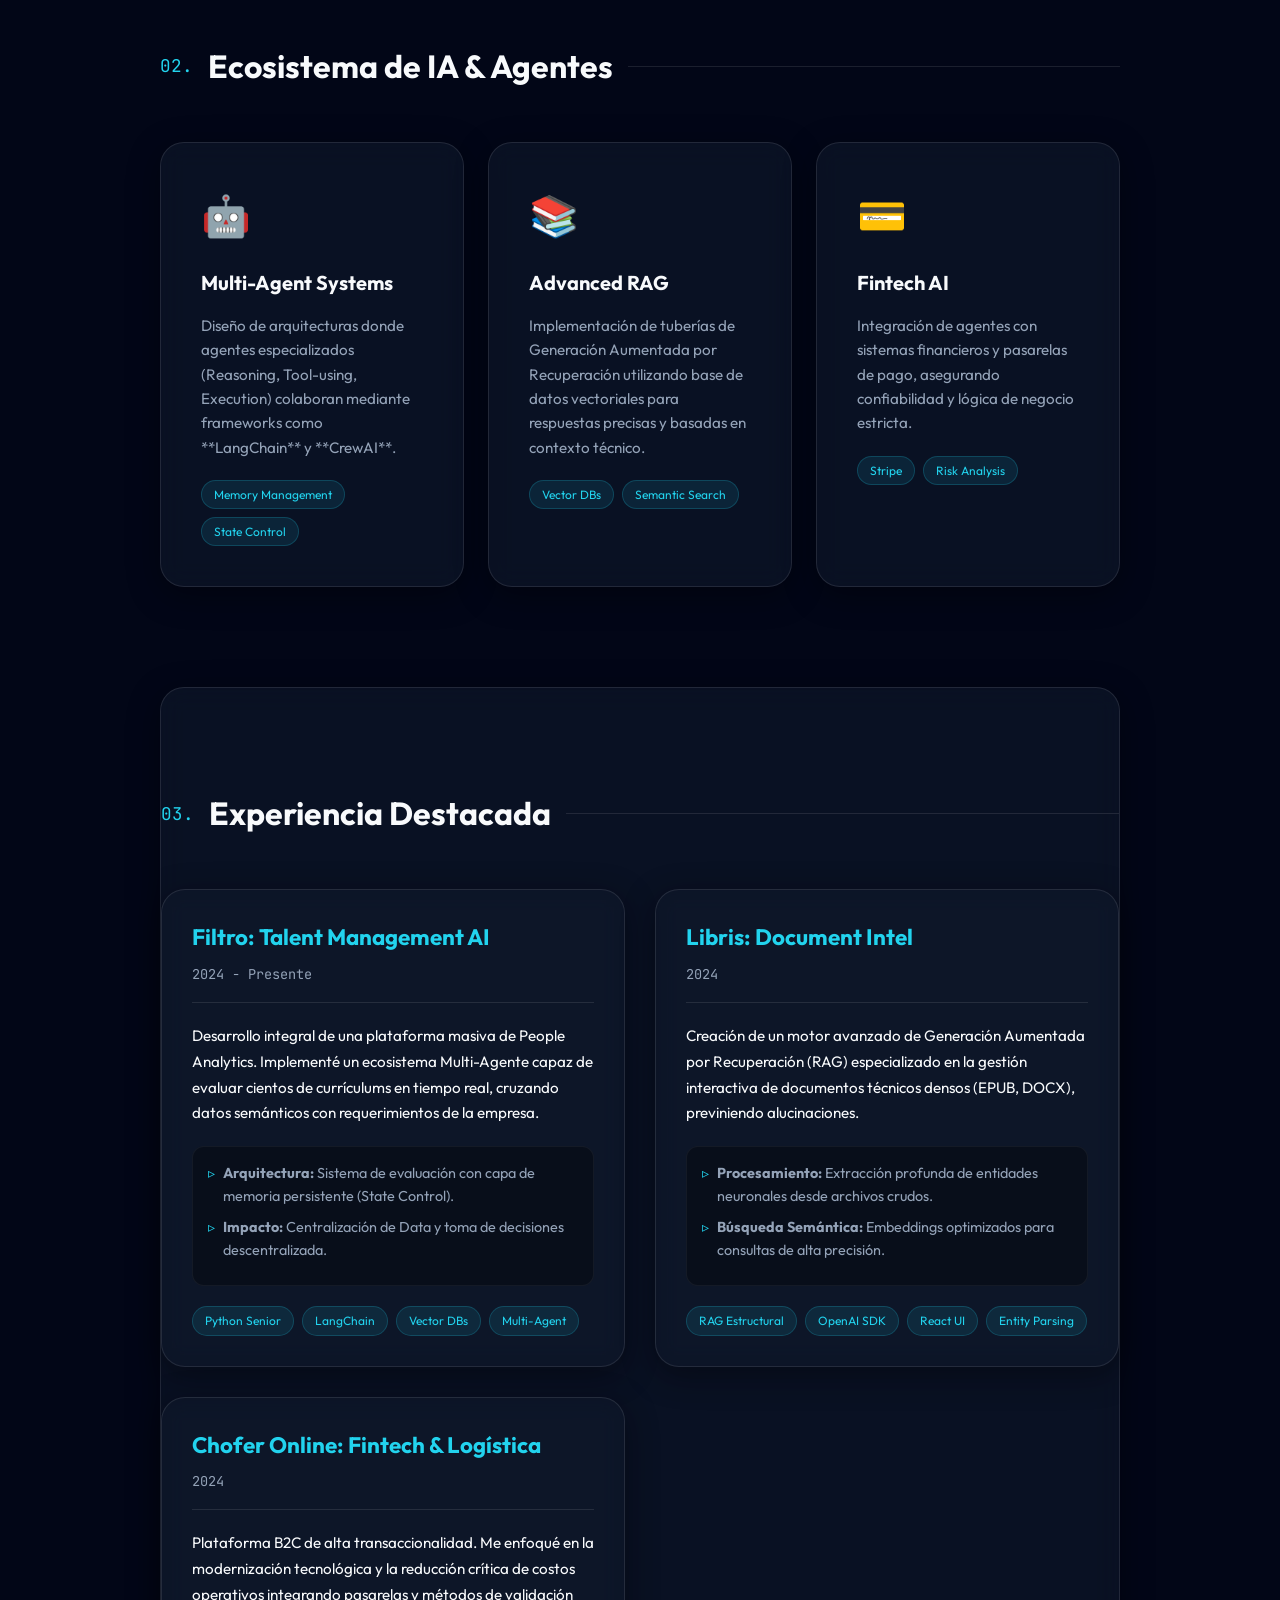
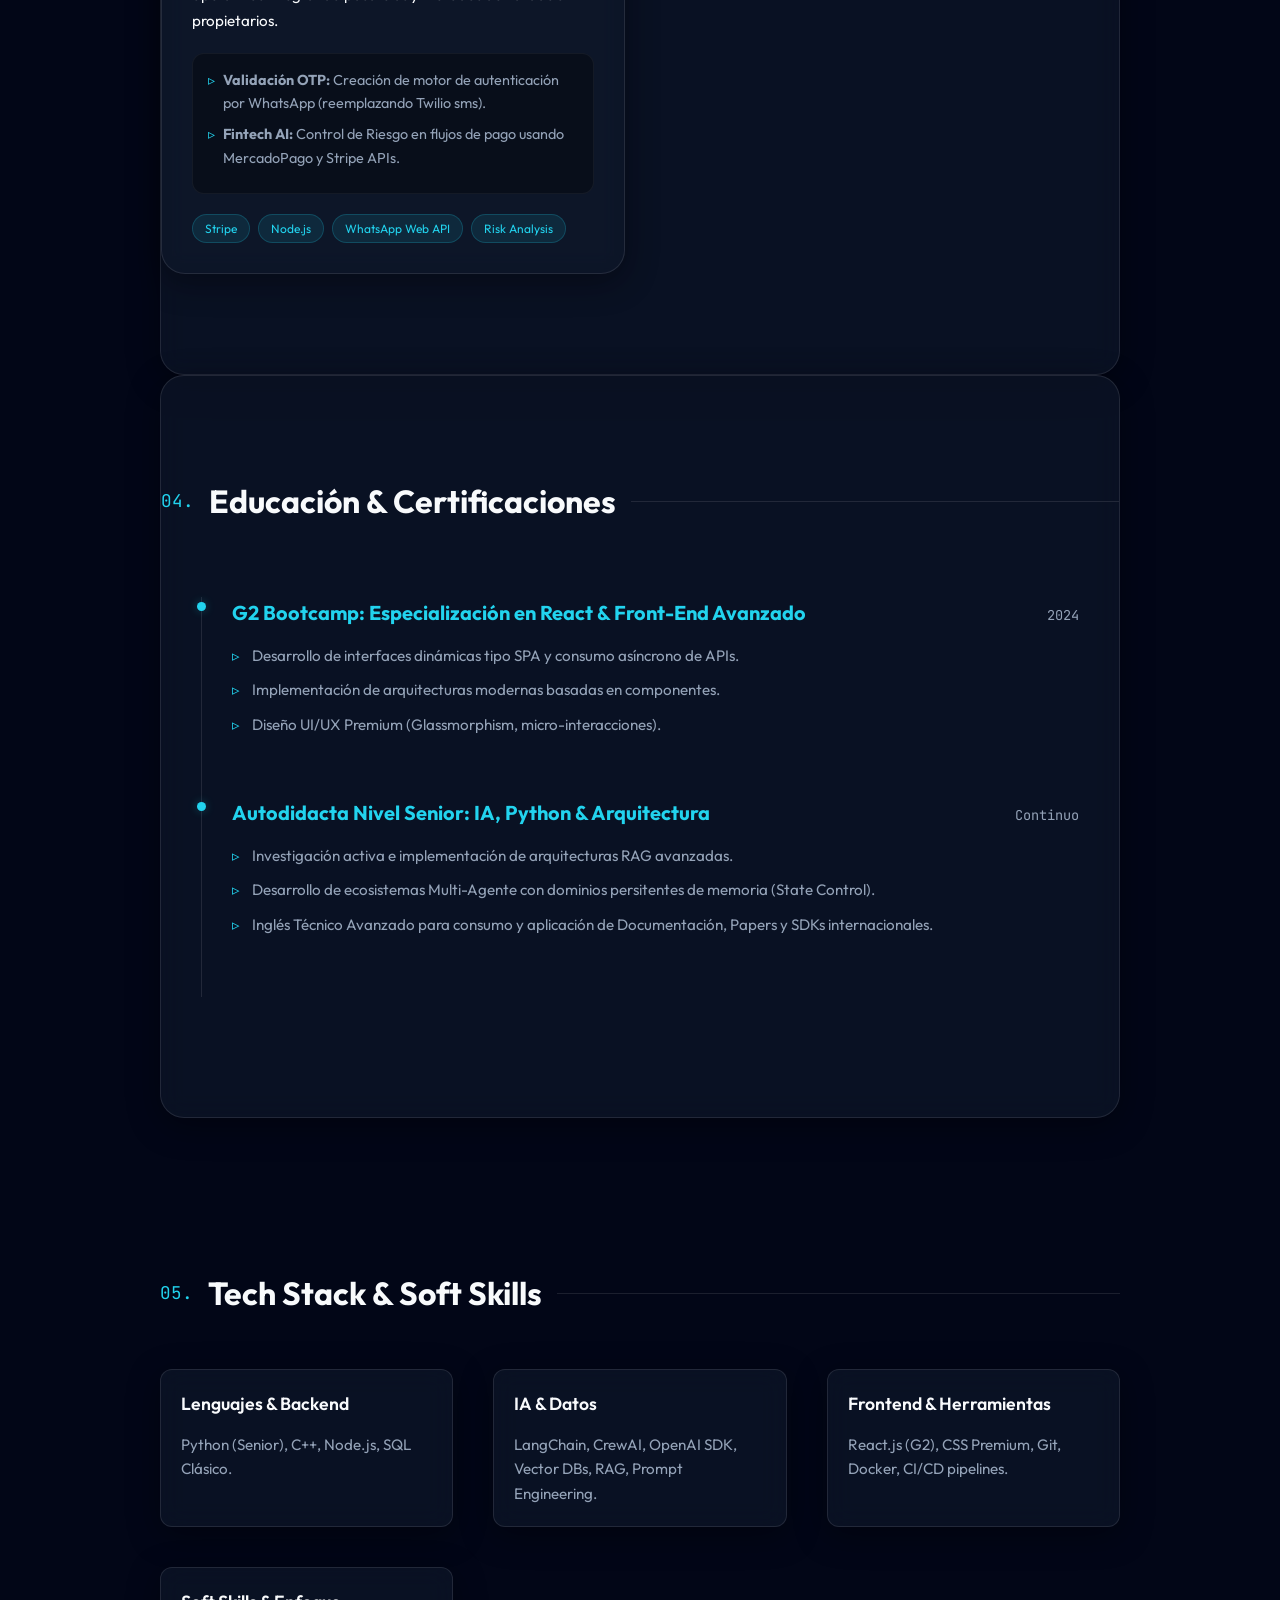
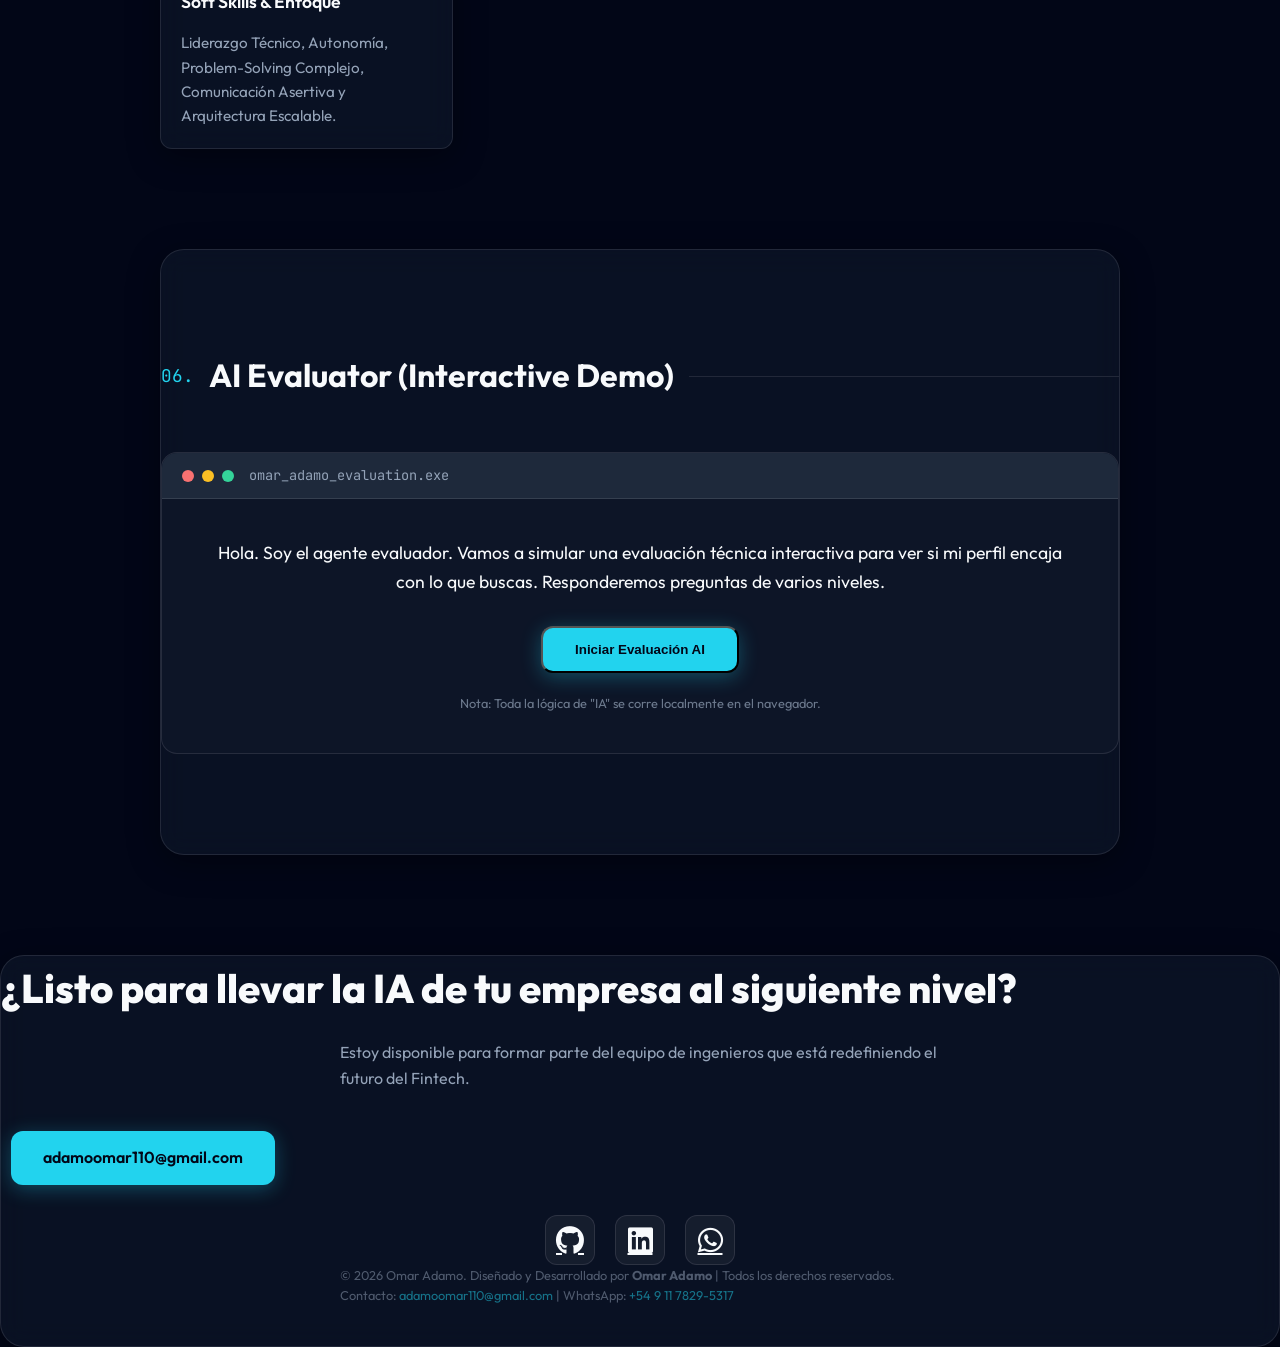
==== commit 862aa415: "Update official contact info in footer (WhatsApp & Email)" ====
--- a/index.html
+++ b/index.html
@@ -274,7 +274,7 @@
                     <a href="https://wa.me/5491100000000" target="_blank" title="WhatsApp"><i class="fab fa-whatsapp"></i></a>
                 </div>
             </div>
-            <p class="copyright">© 2026 Omar Adamo. Diseñado y Desarrollado por <strong>Omar Adamo</strong> | Todos los derechos reservados.</p>
+            <p class="copyright">© 2026 Omar Adamo. Diseñado y Desarrollado por <strong>Omar Adamo</strong> | Todos los derechos reservados.<br>Contacto: <a href="mailto:adamoomar110@gmail.com" style="color: var(--primary-color); text-decoration: none;">adamoomar110@gmail.com</a> | WhatsApp: <a href="https://wa.me/5491178295317" target="_blank" style="color: var(--primary-color); text-decoration: none;">+54 9 11 7829-5317</a></p>
         </div>
     </footer>
 
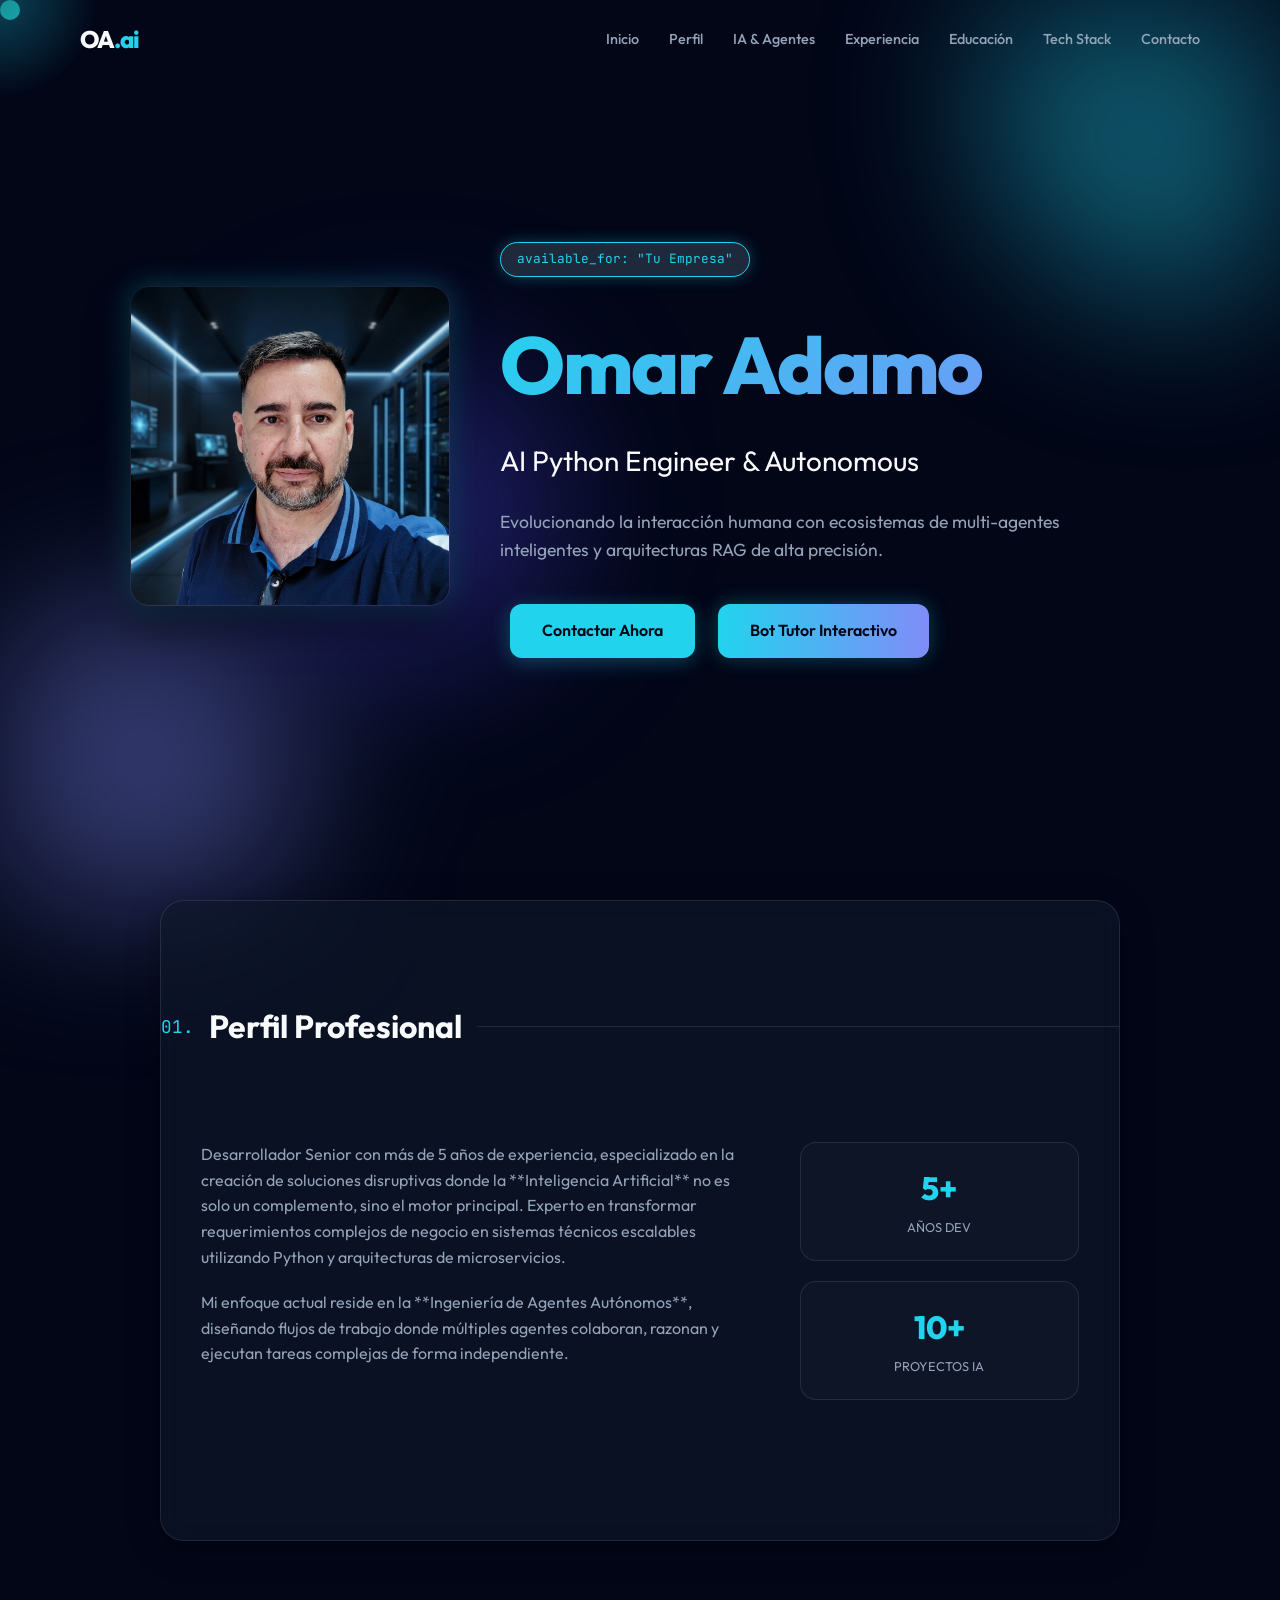
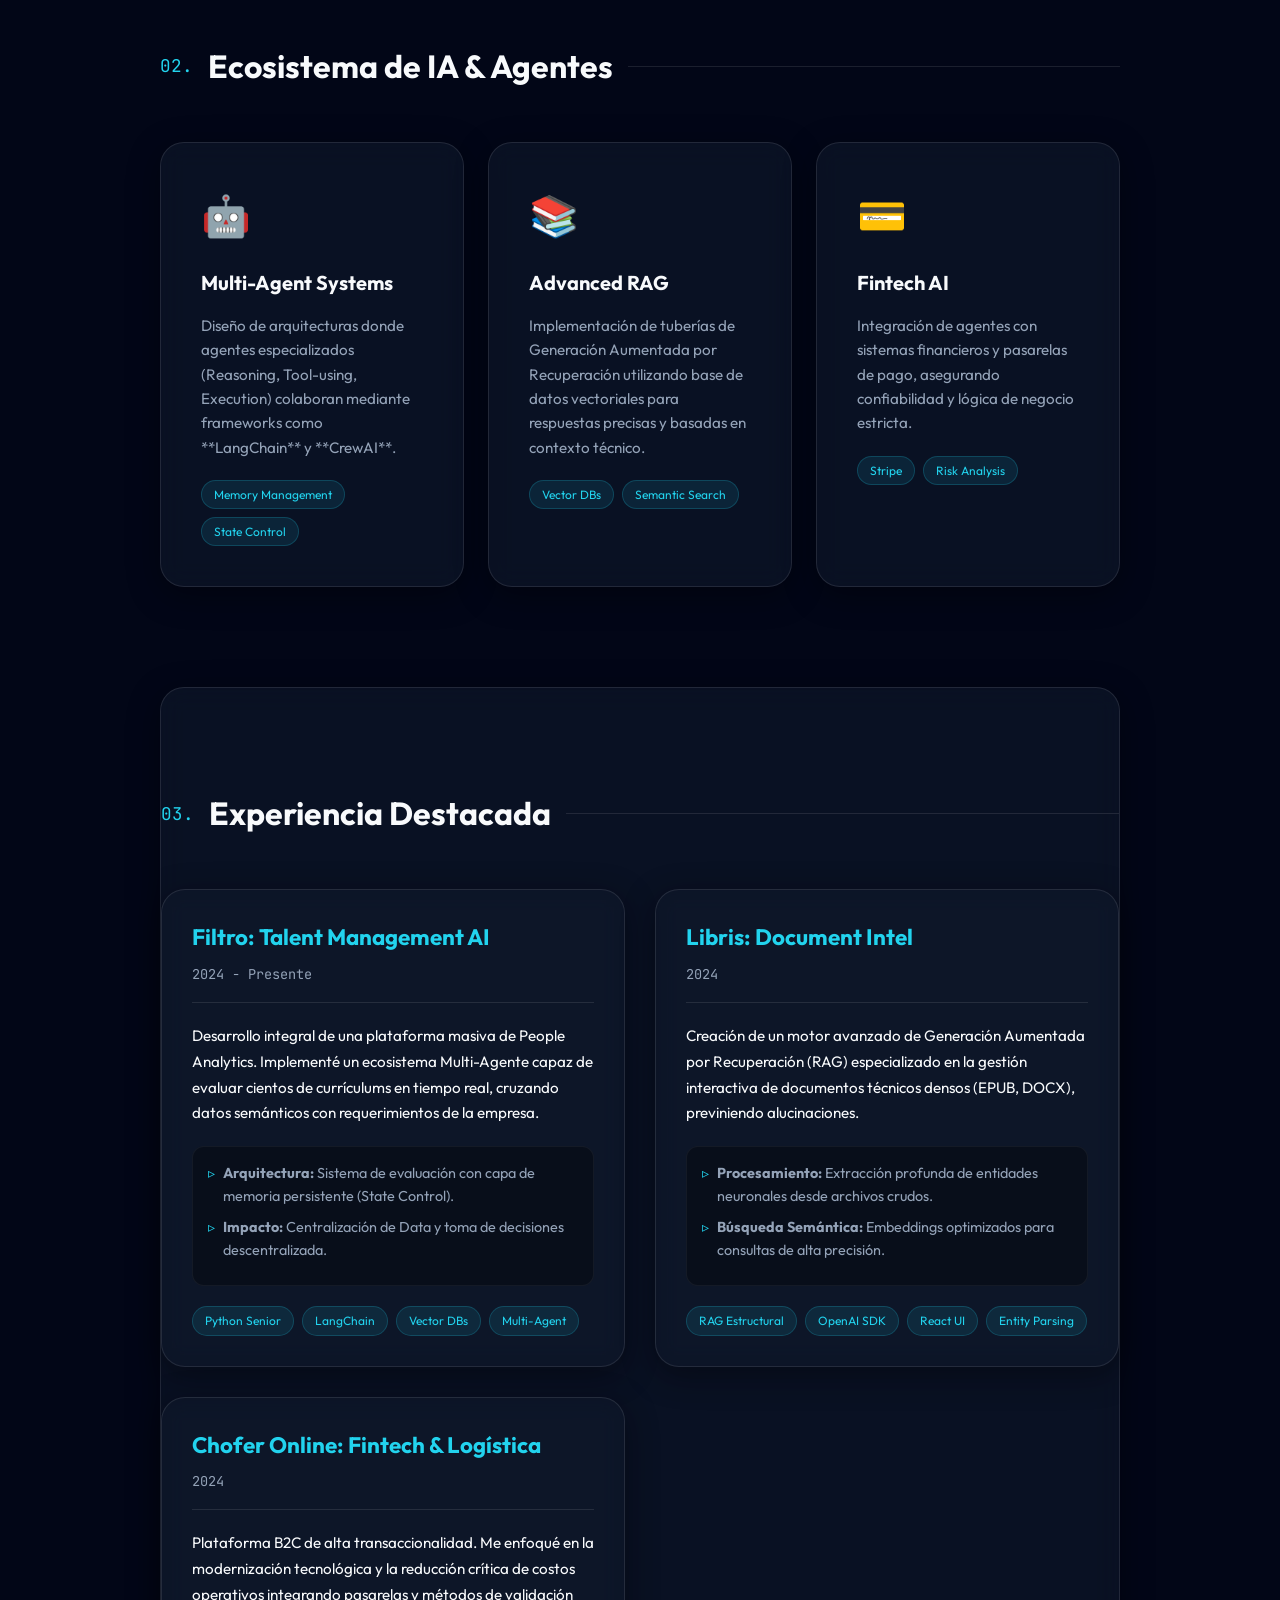
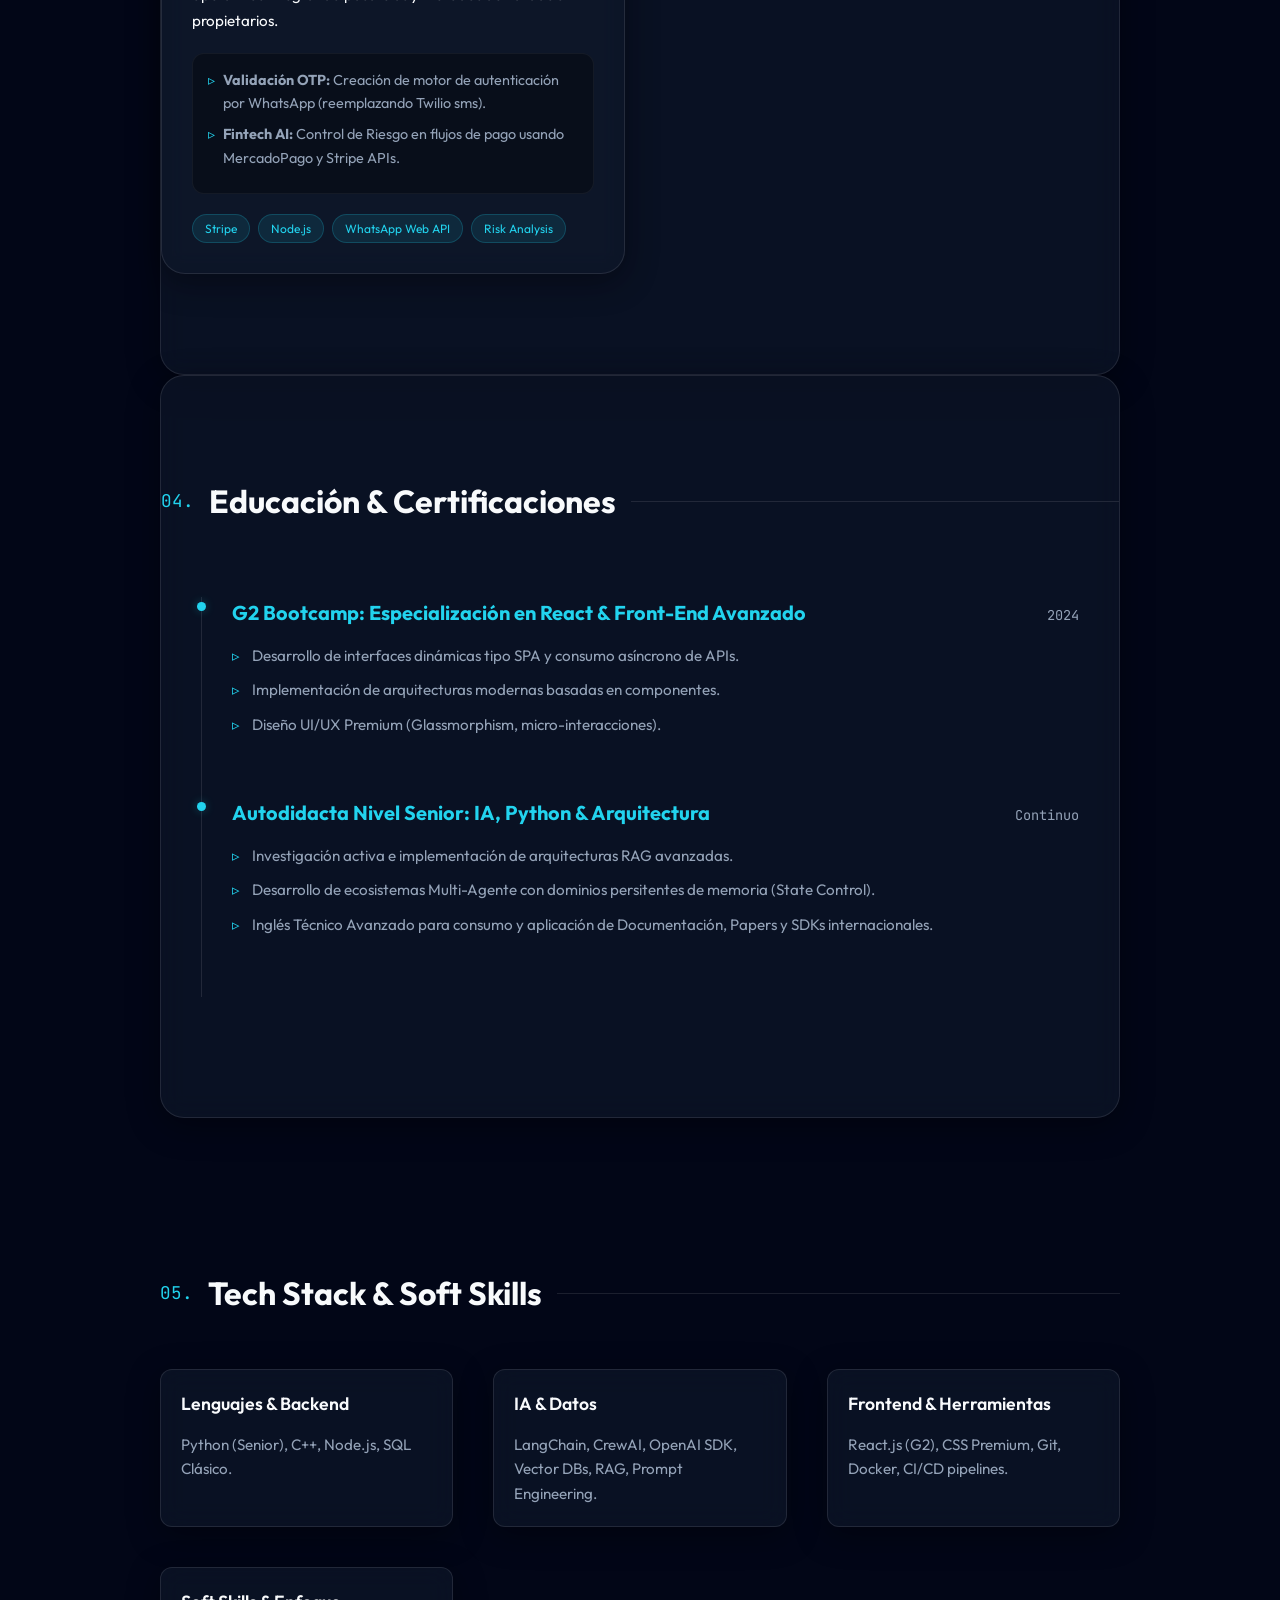
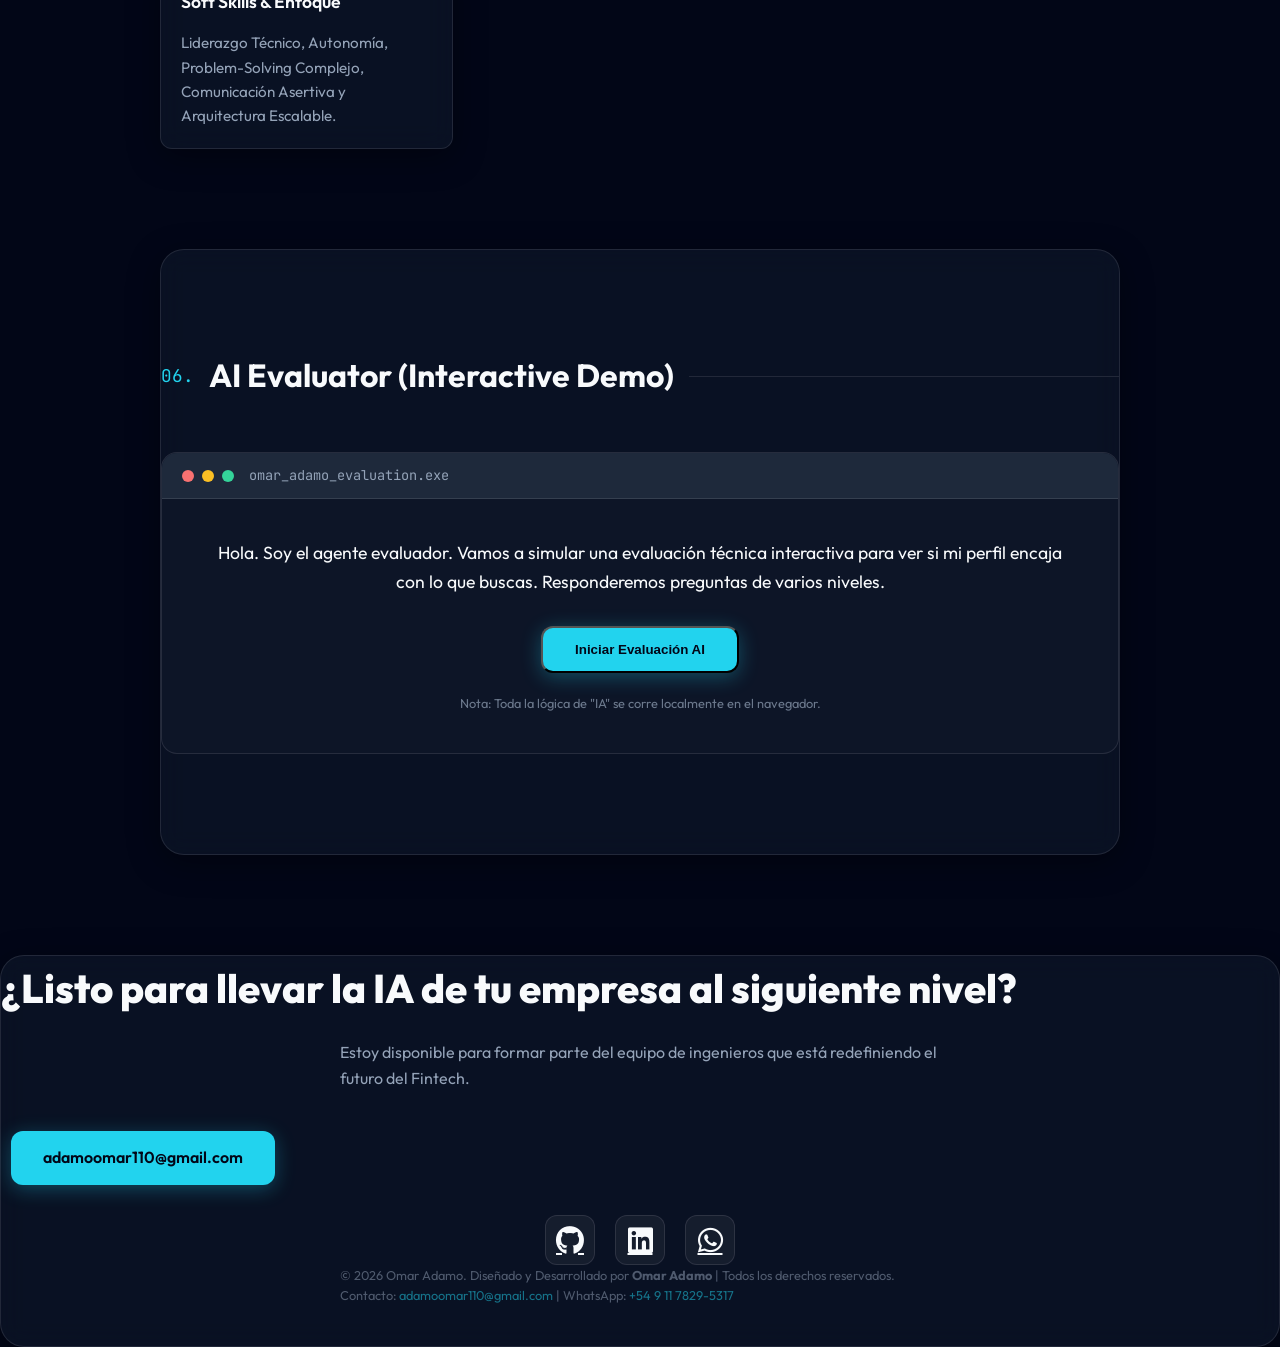
==== commit 2de1038a: "SincronizaciÃ³n automÃ¡tica: actualizaciÃ³n de dependencias y mejoras de diseÃ±o" ====
--- a/index.html
+++ b/index.html
@@ -9,7 +9,7 @@
     <link rel="preconnect" href="https://fonts.gstatic.com" crossorigin>
     <link href="https://fonts.googleapis.com/css2?family=Outfit:wght@300;400;600;800&family=JetBrains+Mono:wght@400;700&display=swap" rel="stylesheet">
     <link rel="stylesheet" href="style.css">
-    <link rel="stylesheet" href="https://cdnjs.cloudflare.com/ajax/libs/font-awesome/6.5.1/css/all.min.css">
+    <link rel="stylesheet" href="https://cdnjs.cloudflare.com/ajax/libs/font-awesome/6.7.2/css/all.min.css">
 </head>
 <body>
     <div class="custom-cursor"></div>
